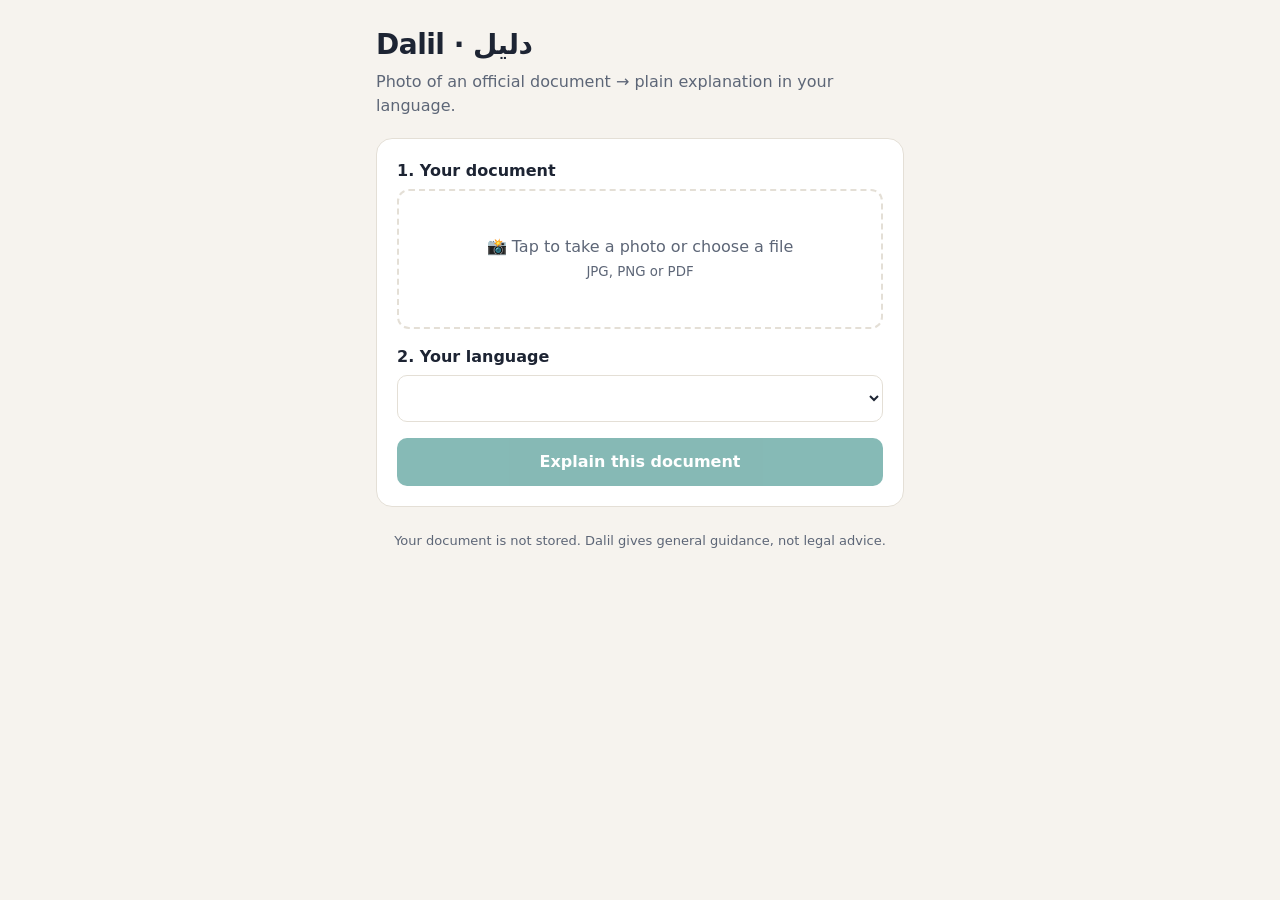
==== web/index.html @ cc6d6310 "Add starter code: photo -> grounded explanation pipeline - Flask app with web upload page and Twilio" ====
<!doctype html>
<html lang="en">
<head>
<meta charset="utf-8">
<meta name="viewport" content="width=device-width, initial-scale=1">
<title>Dalil</title>
<style>
  :root {
    --bg: #f6f3ee; --card: #ffffff; --ink: #1d2433; --muted: #5d6677; --line: #e4dfd6;
    --accent: #0f766e; --accent-ink: #ffffff; --warn-bg: #fff4e0; --warn: #8a5300;
    --low-bg: #fdecec; --low: #9b1c1c;
  }
  * { box-sizing: border-box; }
  body { margin: 0; background: var(--bg); color: var(--ink);
         font: 16px/1.5 system-ui, -apple-system, "Segoe UI", "Noto Sans", sans-serif; }
  main { max-width: 560px; margin: 0 auto; padding: 24px 16px 48px; }
  header h1 { margin: 0; font-size: 28px; letter-spacing: -0.5px; }
  header p { margin: 4px 0 20px; color: var(--muted); }
  .card { background: var(--card); border: 1px solid var(--line); border-radius: 16px; padding: 20px; }
  label { display: block; font-weight: 600; margin: 0 0 6px; }
  .drop { display: flex; flex-direction: column; align-items: center; justify-content: center; gap: 6px;
          border: 2px dashed var(--line); border-radius: 12px; padding: 24px; text-align: center;
          cursor: pointer; color: var(--muted); min-height: 140px; }
  .drop:hover { border-color: var(--accent); }
  .drop img { max-width: 100%; max-height: 220px; border-radius: 8px; }
  input[type=file] { display: none; }
  select, button { width: 100%; font: inherit; padding: 12px; border-radius: 10px; border: 1px solid var(--line); background: #fff; color: var(--ink); }
  .row { margin-top: 16px; }
  button { background: var(--accent); color: var(--accent-ink); border: 0; font-weight: 600; cursor: pointer; }
  button:disabled { opacity: .5; cursor: default; }
  #result { margin-top: 20px; }
  .section { padding: 12px 0; border-bottom: 1px solid var(--line); }
  .section:last-of-type { border-bottom: 0; }
  .section h3 { margin: 0 0 4px; font-size: 13px; text-transform: uppercase; letter-spacing: .5px; color: var(--muted); }
  .section p, .section ol { margin: 0; }
  .section ol { padding-inline-start: 20px; }
  .badges { display: flex; flex-wrap: wrap; gap: 8px; margin-top: 12px; }
  .badge { font-size: 13px; padding: 4px 10px; border-radius: 999px; background: #e6f3f1; color: var(--accent); }
  .badge.warn { background: var(--warn-bg); color: var(--warn); }
  .low { background: var(--low-bg); color: var(--low); border-radius: 10px; padding: 12px; }
  .link { display: block; margin-top: 14px; padding: 12px; text-align: center; border-radius: 10px;
          border: 1px solid var(--accent); color: var(--accent); font-weight: 600; text-decoration: none; }
  .disclaimer { font-size: 13px; color: var(--muted); margin-top: 12px; }
  .error { color: var(--low); }
  footer { margin-top: 24px; font-size: 13px; color: var(--muted); text-align: center; }
</style>
</head>
<body>
<main>
  <header>
    <h1>Dalil · دليل</h1>
    <p>Photo of an official document → plain explanation in your language.</p>
  </header>

  <div class="card">
    <label for="file">1. Your document</label>
    <div class="drop" id="drop" tabindex="0">
      <span id="dropText">📸 Tap to take a photo or choose a file<br><small>JPG, PNG or PDF</small></span>
    </div>
    <input type="file" id="file" accept="image/*,application/pdf" capture="environment">

    <div class="row">
      <label for="lang">2. Your language</label>
      <select id="lang"></select>
    </div>

    <div class="row">
      <button id="go" disabled>Explain this document</button>
    </div>
  </div>

  <div id="result"></div>
  <footer>Your document is not stored. Dalil gives general guidance, not legal advice.</footer>
</main>

<script>
const RTL = ["ar", "ur"];
const $ = (id) => document.getElementById(id);
let upload = null; // {blob, name}

fetch("/languages").then(r => r.json()).then(langs => {
  for (const [code, name] of Object.entries(langs)) $("lang").add(new Option(name, code));
});

$("drop").onclick = () => $("file").click();
$("file").onchange = async (e) => {
  const f = e.target.files[0];
  if (!f) return;
  if (f.type === "application/pdf") {
    upload = { blob: f, name: f.name };
    $("drop").innerHTML = `📄 ${f.name}`;
  } else {
    upload = { blob: await shrink(f), name: "photo.jpg" };
    $("drop").innerHTML = `<img src="${URL.createObjectURL(upload.blob)}" alt="Your document">`;
  }
  $("go").disabled = false;
};

// Phone photos are large; shrink to max 2000px so uploads are fast and fit the AI's limits.
function shrink(file) {
  return new Promise((resolve) => {
    const img = new Image();
    img.onload = () => {
      const scale = Math.min(1, 2000 / Math.max(img.width, img.height));
      const c = document.createElement("canvas");
      c.width = Math.round(img.width * scale); c.height = Math.round(img.height * scale);
      c.getContext("2d").drawImage(img, 0, 0, c.width, c.height);
      c.toBlob(resolve, "image/jpeg", 0.85);
    };
    img.onerror = () => resolve(file);
    img.src = URL.createObjectURL(file);
  });
}

$("go").onclick = async () => {
  $("go").disabled = true; $("go").textContent = "Reading your document…";
  $("result").innerHTML = "";
  const fd = new FormData();
  fd.append("file", upload.blob, upload.name);
  fd.append("lang", $("lang").value);
  try {
    const r = await fetch("/analyze", { method: "POST", body: fd });
    const data = await r.json();
    if (!r.ok) throw new Error(data.error || "Something went wrong");
    render(data);
  } catch (err) {
    $("result").innerHTML = `<div class="card error">${esc(err.message)}</div>`;
  } finally {
    $("go").disabled = false; $("go").textContent = "Explain this document";
  }
};

function esc(s) { return String(s ?? "").replace(/[&<>"']/g, c => ({ "&":"&amp;","<":"&lt;",">":"&gt;",'"':"&quot;","'":"&#39;" }[c])); }

function render(d) {
  const f = d.footer, dir = RTL.includes(d.language) ? "rtl" : "ltr";
  let body;
  if (d.fallback) {
    body = `<p class="low">${esc(d.fallback)}</p>`;
  } else {
    const e = d.explanation;
    body = `
      <div class="section"><h3>📄 What it is</h3><p>${esc(e.what_it_is)}</p></div>
      <div class="section"><h3>💰 Cost</h3><p>${esc(e.cost)}</p></div>
      <div class="section"><h3>⏰ Deadline</h3><p>${esc(e.deadline)}</p></div>
      <div class="section"><h3>✅ Next steps</h3><ol>${e.next_steps.map(s => `<li>${esc(s)}</li>`).join("")}</ol></div>`;
  }
  $("result").innerHTML = `
    <div class="card" dir="${dir}" lang="${esc(d.language)}">
      ${d.mock ? `<p class="badge warn">MOCK MODE: fake answer (no API key)</p>` : ""}
      ${body}
      <div class="badges">
        <span class="badge">${esc(f.confidence_label)}</span>
        <span class="badge">${esc(f.source_label)}</span>
        ${f.unverified ? `<span class="badge warn">⚠️ ${esc(f.unverified)}</span>` : ""}
      </div>
      <a class="link" href="${esc(f.link)}" target="_blank" rel="noopener">🔗 ${esc(f.link_label)}</a>
      <p class="disclaimer">${esc(f.disclaimer)}</p>
    </div>`;
}
</script>
</body>
</html>
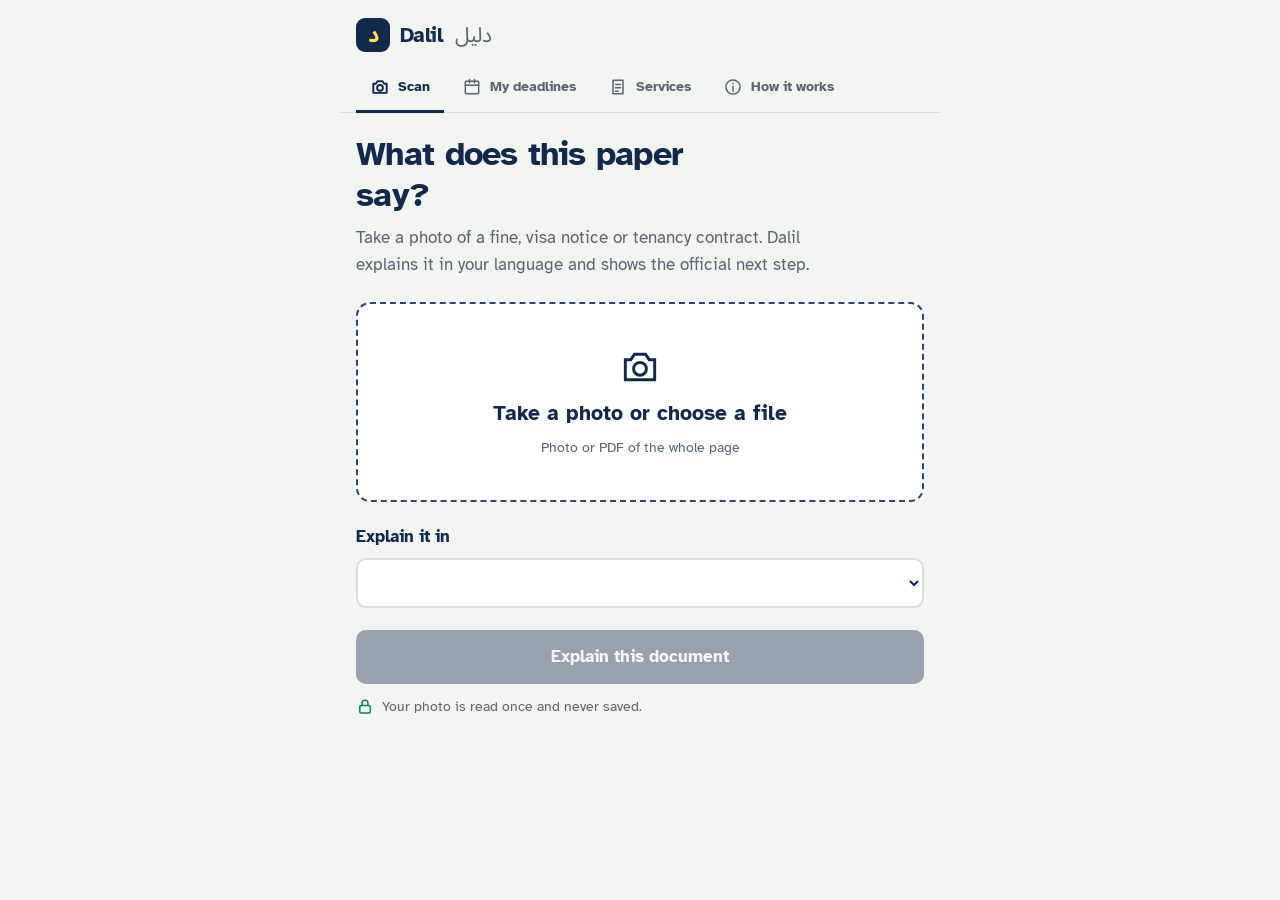
==== commit df14ff88: "New app shell with tabs and a redesigned Scan tab (#11, #12) - Tabbed app: Scan, My deadlines, Servi" ====
--- a/web/index.html
+++ b/web/index.html
@@ -1,163 +1,58 @@
 <!doctype html>
-<html lang="en">
+<html lang="en" dir="ltr">
 <head>
 <meta charset="utf-8">
 <meta name="viewport" content="width=device-width, initial-scale=1">
+<meta name="theme-color" content="#13294B">
 <title>Dalil</title>
-<style>
-  :root {
-    --bg: #f6f3ee; --card: #ffffff; --ink: #1d2433; --muted: #5d6677; --line: #e4dfd6;
-    --accent: #0f766e; --accent-ink: #ffffff; --warn-bg: #fff4e0; --warn: #8a5300;
-    --low-bg: #fdecec; --low: #9b1c1c;
-  }
-  * { box-sizing: border-box; }
-  body { margin: 0; background: var(--bg); color: var(--ink);
-         font: 16px/1.5 system-ui, -apple-system, "Segoe UI", "Noto Sans", sans-serif; }
-  main { max-width: 560px; margin: 0 auto; padding: 24px 16px 48px; }
-  header h1 { margin: 0; font-size: 28px; letter-spacing: -0.5px; }
-  header p { margin: 4px 0 20px; color: var(--muted); }
-  .card { background: var(--card); border: 1px solid var(--line); border-radius: 16px; padding: 20px; }
-  label { display: block; font-weight: 600; margin: 0 0 6px; }
-  .drop { display: flex; flex-direction: column; align-items: center; justify-content: center; gap: 6px;
-          border: 2px dashed var(--line); border-radius: 12px; padding: 24px; text-align: center;
-          cursor: pointer; color: var(--muted); min-height: 140px; }
-  .drop:hover { border-color: var(--accent); }
-  .drop img { max-width: 100%; max-height: 220px; border-radius: 8px; }
-  input[type=file] { display: none; }
-  select, button { width: 100%; font: inherit; padding: 12px; border-radius: 10px; border: 1px solid var(--line); background: #fff; color: var(--ink); }
-  .row { margin-top: 16px; }
-  button { background: var(--accent); color: var(--accent-ink); border: 0; font-weight: 600; cursor: pointer; }
-  button:disabled { opacity: .5; cursor: default; }
-  #result { margin-top: 20px; }
-  .section { padding: 12px 0; border-bottom: 1px solid var(--line); }
-  .section:last-of-type { border-bottom: 0; }
-  .section h3 { margin: 0 0 4px; font-size: 13px; text-transform: uppercase; letter-spacing: .5px; color: var(--muted); }
-  .section p, .section ol { margin: 0; }
-  .section ol { padding-inline-start: 20px; }
-  .badges { display: flex; flex-wrap: wrap; gap: 8px; margin-top: 12px; }
-  .badge { font-size: 13px; padding: 4px 10px; border-radius: 999px; background: #e6f3f1; color: var(--accent); }
-  .badge.warn { background: var(--warn-bg); color: var(--warn); }
-  .low { background: var(--low-bg); color: var(--low); border-radius: 10px; padding: 12px; }
-  .link { display: block; margin-top: 14px; padding: 12px; text-align: center; border-radius: 10px;
-          border: 1px solid var(--accent); color: var(--accent); font-weight: 600; text-decoration: none; }
-  .disclaimer { font-size: 13px; color: var(--muted); margin-top: 12px; }
-  .error { color: var(--low); }
-  footer { margin-top: 24px; font-size: 13px; color: var(--muted); text-align: center; }
-</style>
+<link rel="preconnect" href="https://fonts.googleapis.com">
+<link rel="preconnect" href="https://fonts.gstatic.com" crossorigin>
+<link href="https://fonts.googleapis.com/css2?family=Atkinson+Hyperlegible:ital,wght@0,400;0,700;1,400&family=Noto+Sans+Arabic:wght@400;700&display=swap" rel="stylesheet">
+<link rel="stylesheet" href="/web/css/app.css">
 </head>
 <body>
-<main>
-  <header>
-    <h1>Dalil · دليل</h1>
-    <p>Photo of an official document → plain explanation in your language.</p>
+  <header class="topbar">
+    <a class="brand" href="#scan" aria-label="Dalil home">
+      <span class="brand-mark" aria-hidden="true">د</span>
+      <span class="brand-name">Dalil <span lang="ar">دليل</span></span>
+    </a>
+    <!-- Interface language picker goes here (issue #16) -->
   </header>
 
-  <div class="card">
-    <label for="file">1. Your document</label>
-    <div class="drop" id="drop" tabindex="0">
-      <span id="dropText">📸 Tap to take a photo or choose a file<br><small>JPG, PNG or PDF</small></span>
-    </div>
-    <input type="file" id="file" accept="image/*,application/pdf" capture="environment">
+  <!-- Tab bar: bottom on phones, top on laptops. Each tab is a <section> below. -->
+  <nav class="tabs" aria-label="Main">
+    <a href="#scan" data-tab="scan">
+      <svg viewBox="0 0 24 24" aria-hidden="true"><path d="M4 8h3l2-3h6l2 3h3v11H4z"/><circle cx="12" cy="13" r="3.5"/></svg>
+      <span data-i18n="tab_scan">Scan</span>
+    </a>
+    <a href="#deadlines" data-tab="deadlines">
+      <svg viewBox="0 0 24 24" aria-hidden="true"><rect x="4" y="5" width="16" height="15" rx="1"/><path d="M4 10h16M9 3v4M15 3v4"/></svg>
+      <span data-i18n="tab_deadlines">My deadlines</span>
+    </a>
+    <a href="#services" data-tab="services">
+      <svg viewBox="0 0 24 24" aria-hidden="true"><path d="M6 4h12v16H6z"/><path d="M9 9h6M9 13h6M9 17h3"/></svg>
+      <span data-i18n="tab_services">Services</span>
+    </a>
+    <a href="#how" data-tab="how">
+      <svg viewBox="0 0 24 24" aria-hidden="true"><circle cx="12" cy="12" r="8.5"/><path d="M12 11v6M12 7.5v.5"/></svg>
+      <span data-i18n="tab_how">How it works</span>
+    </a>
+  </nav>
 
-    <div class="row">
-      <label for="lang">2. Your language</label>
-      <select id="lang"></select>
-    </div>
+  <main id="main">
+    <!-- Scan: web/js/scan.js (issue #12) -->
+    <section id="tab-scan" class="tab-panel" aria-labelledby="scan-title"></section>
 
-    <div class="row">
-      <button id="go" disabled>Explain this document</button>
-    </div>
-  </div>
+    <!-- My deadlines: web/js/deadlines.js (issue #13) -->
+    <section id="tab-deadlines" class="tab-panel" hidden></section>
 
-  <div id="result"></div>
-  <footer>Your document is not stored. Dalil gives general guidance, not legal advice.</footer>
-</main>
+    <!-- Services: web/js/services.js (issue #14) -->
+    <section id="tab-services" class="tab-panel" hidden></section>
 
-<script>
-const RTL = ["ar", "ur"];
-const $ = (id) => document.getElementById(id);
-let upload = null; // {blob, name}
+    <!-- How it works: web/js/how.js (issue #15) -->
+    <section id="tab-how" class="tab-panel" hidden></section>
+  </main>
 
-fetch("/languages").then(r => r.json()).then(langs => {
-  for (const [code, name] of Object.entries(langs)) $("lang").add(new Option(name, code));
-});
-
-$("drop").onclick = () => $("file").click();
-$("file").onchange = async (e) => {
-  const f = e.target.files[0];
-  if (!f) return;
-  if (f.type === "application/pdf") {
-    upload = { blob: f, name: f.name };
-    $("drop").innerHTML = `📄 ${f.name}`;
-  } else {
-    upload = { blob: await shrink(f), name: "photo.jpg" };
-    $("drop").innerHTML = `<img src="${URL.createObjectURL(upload.blob)}" alt="Your document">`;
-  }
-  $("go").disabled = false;
-};
-
-// Phone photos are large; shrink to max 2000px so uploads are fast and fit the AI's limits.
-function shrink(file) {
-  return new Promise((resolve) => {
-    const img = new Image();
-    img.onload = () => {
-      const scale = Math.min(1, 2000 / Math.max(img.width, img.height));
-      const c = document.createElement("canvas");
-      c.width = Math.round(img.width * scale); c.height = Math.round(img.height * scale);
-      c.getContext("2d").drawImage(img, 0, 0, c.width, c.height);
-      c.toBlob(resolve, "image/jpeg", 0.85);
-    };
-    img.onerror = () => resolve(file);
-    img.src = URL.createObjectURL(file);
-  });
-}
-
-$("go").onclick = async () => {
-  $("go").disabled = true; $("go").textContent = "Reading your document…";
-  $("result").innerHTML = "";
-  const fd = new FormData();
-  fd.append("file", upload.blob, upload.name);
-  fd.append("lang", $("lang").value);
-  try {
-    const r = await fetch("/analyze", { method: "POST", body: fd });
-    const data = await r.json();
-    if (!r.ok) throw new Error(data.error || "Something went wrong");
-    render(data);
-  } catch (err) {
-    $("result").innerHTML = `<div class="card error">${esc(err.message)}</div>`;
-  } finally {
-    $("go").disabled = false; $("go").textContent = "Explain this document";
-  }
-};
-
-function esc(s) { return String(s ?? "").replace(/[&<>"']/g, c => ({ "&":"&amp;","<":"&lt;",">":"&gt;",'"':"&quot;","'":"&#39;" }[c])); }
-
-function render(d) {
-  const f = d.footer, dir = RTL.includes(d.language) ? "rtl" : "ltr";
-  let body;
-  if (d.fallback) {
-    body = `<p class="low">${esc(d.fallback)}</p>`;
-  } else {
-    const e = d.explanation;
-    body = `
-      <div class="section"><h3>📄 What it is</h3><p>${esc(e.what_it_is)}</p></div>
-      <div class="section"><h3>💰 Cost</h3><p>${esc(e.cost)}</p></div>
-      <div class="section"><h3>⏰ Deadline</h3><p>${esc(e.deadline)}</p></div>
-      <div class="section"><h3>✅ Next steps</h3><ol>${e.next_steps.map(s => `<li>${esc(s)}</li>`).join("")}</ol></div>`;
-  }
-  $("result").innerHTML = `
-    <div class="card" dir="${dir}" lang="${esc(d.language)}">
-      ${d.mock ? `<p class="badge warn">MOCK MODE: fake answer (no API key)</p>` : ""}
-      ${body}
-      <div class="badges">
-        <span class="badge">${esc(f.confidence_label)}</span>
-        <span class="badge">${esc(f.source_label)}</span>
-        ${f.unverified ? `<span class="badge warn">⚠️ ${esc(f.unverified)}</span>` : ""}
-      </div>
-      <a class="link" href="${esc(f.link)}" target="_blank" rel="noopener">🔗 ${esc(f.link_label)}</a>
-      <p class="disclaimer">${esc(f.disclaimer)}</p>
-    </div>`;
-}
-</script>
+  <script type="module" src="/web/js/app.js"></script>
 </body>
 </html>
--- a/web/css/app.css
+++ b/web/css/app.css
@@ -0,0 +1,219 @@
+/* Dalil: the app reads your official paper and marks it up for you.
+   Signature: highlighter-yellow marks on key facts, and an ink stamp for the deadline.
+   Everything else stays calm. Tokens first; change colours here only. */
+
+:root {
+  --ink: #13294B;         /* navy ink: text, buttons */
+  --ink-soft: #2E4470;
+  --paper: #F2F4F1;       /* page background, cool grey-green */
+  --sheet: #FFFFFF;       /* the result "paper" */
+  --marker: #FFE14D;      /* highlighter: key facts only */
+  --stamp: #B3261E;       /* urgent deadline stamp, errors */
+  --seal: #0E7C66;        /* verified on an official page */
+  --muted: #5A6472;
+  --line: #D8DDD6;
+  --warn-bg: #FFF4D6;
+  --warn-ink: #6B4A00;
+
+  --font: "Atkinson Hyperlegible", "Noto Sans Arabic", "Nirmala UI", "Segoe UI", system-ui, sans-serif;
+  --step--1: 0.875rem;
+  --step-0: 1.0625rem;    /* 17px body: readable for everyone */
+  --step-1: 1.3rem;
+  --step-2: 1.65rem;
+  --step-3: 2.15rem;
+
+  --gutter: 16px;
+  --col: 600px;
+  --radius-sheet: 14px;
+  --radius-control: 10px;
+  --tabbar-h: 64px;
+}
+
+* { box-sizing: border-box; }
+html { -webkit-text-size-adjust: 100%; }
+body {
+  margin: 0;
+  background: var(--paper);
+  color: var(--ink);
+  font: 400 var(--step-0)/1.55 var(--font);
+  padding-bottom: calc(var(--tabbar-h) + 24px);   /* room for the phone tab bar */
+}
+[lang="ar"], [lang="ur"], [dir="rtl"] { font-family: "Noto Sans Arabic", var(--font); }
+h1, h2, h3 { line-height: 1.2; margin: 0; }
+p { margin: 0; }
+a { color: var(--ink); }
+:focus-visible { outline: 3px solid var(--ink); outline-offset: 3px; border-radius: 4px; }
+[hidden] { display: none !important; }
+
+/* ---------------------------------------------------------------- top bar */
+
+.topbar {
+  display: flex; align-items: center; justify-content: space-between;
+  max-width: var(--col); margin: 0 auto; padding: 18px var(--gutter) 6px;
+}
+.brand { display: inline-flex; align-items: center; gap: 10px; text-decoration: none; }
+.brand-mark {
+  display: grid; place-items: center; width: 34px; height: 34px; border-radius: 9px;
+  background: var(--ink); color: var(--marker);
+  font: 700 22px/1 "Noto Sans Arabic", var(--font);
+}
+.brand-name { font-weight: 700; font-size: var(--step-1); letter-spacing: -0.01em; }
+.brand-name [lang="ar"] { color: var(--muted); font-weight: 400; margin-inline-start: 4px; }
+
+/* ---------------------------------------------------------------- tabs */
+
+.tabs {
+  position: fixed; inset: auto 0 0 0; z-index: 10; height: var(--tabbar-h);
+  display: grid; grid-template-columns: repeat(4, 1fr);
+  background: var(--sheet); border-top: 1px solid var(--line);
+}
+.tabs a {
+  display: flex; flex-direction: column; align-items: center; justify-content: center; gap: 3px;
+  text-decoration: none; color: var(--muted); font-size: 0.75rem; font-weight: 700;
+}
+.tabs svg { width: 24px; height: 24px; fill: none; stroke: currentColor; stroke-width: 1.8; stroke-linejoin: round; stroke-linecap: round; }
+.tabs a[aria-current="page"] { color: var(--ink); }
+.tabs a[aria-current="page"] svg { stroke-width: 2.3; }
+
+@media (min-width: 760px) {
+  body { padding-bottom: 48px; }
+  .tabs {
+    position: static; height: auto; max-width: var(--col); margin: 6px auto 0; padding: 0 var(--gutter);
+    display: flex; gap: 4px; background: none; border: 0; border-bottom: 1px solid var(--line);
+  }
+  .tabs a { flex-direction: row; gap: 8px; padding: 12px 14px; font-size: var(--step--1); border-bottom: 3px solid transparent; margin-bottom: -1px; }
+  .tabs svg { width: 20px; height: 20px; }
+  .tabs a[aria-current="page"] { border-bottom-color: var(--ink); }
+}
+
+/* ---------------------------------------------------------------- panels */
+
+main { max-width: var(--col); margin: 0 auto; padding: 20px var(--gutter) 0; }
+.tab-panel > h1 { font-size: var(--step-3); font-weight: 700; letter-spacing: -0.02em; max-width: 18ch; }
+.lede { color: var(--muted); margin-top: 10px; max-width: 46ch; }
+
+.placeholder {
+  margin-top: 24px; padding: 28px 20px; border: 2px dashed var(--line); border-radius: var(--radius-sheet);
+  color: var(--muted); text-align: center;
+}
+
+/* ---------------------------------------------------------------- controls */
+
+.btn {
+  display: inline-flex; align-items: center; justify-content: center; gap: 10px;
+  width: 100%; min-height: 54px; padding: 12px 18px; border-radius: var(--radius-control);
+  border: 2px solid var(--ink); background: var(--ink); color: #fff;
+  font: 700 var(--step-0)/1.2 var(--font); cursor: pointer; text-decoration: none;
+}
+.btn:disabled { opacity: 0.4; cursor: not-allowed; }
+.btn-quiet { background: transparent; color: var(--ink); }
+.field-label { display: block; font-weight: 700; margin: 22px 0 8px; }
+select {
+  width: 100%; min-height: 50px; padding: 10px 12px; border-radius: var(--radius-control);
+  border: 2px solid var(--line); background: var(--sheet); color: var(--ink); font: inherit;
+}
+
+/* ---------------------------------------------------------------- scan: upload */
+
+.drop {
+  margin-top: 24px; display: grid; place-items: center; gap: 8px; min-height: 200px; padding: 20px;
+  border: 2px dashed var(--ink-soft); border-radius: var(--radius-sheet); background: var(--sheet);
+  text-align: center; cursor: pointer;
+}
+.drop:hover, .drop.dragging { background: #FBFCFA; border-style: solid; }
+#drop-inner { display: grid; place-items: center; gap: 8px; }
+.drop svg { width: 44px; height: 44px; fill: none; stroke: var(--ink); stroke-width: 1.6; }
+.drop strong { font-size: var(--step-1); }
+.drop small { color: var(--muted); }
+.drop img { max-width: 100%; max-height: 300px; border-radius: 8px; box-shadow: 0 1px 0 var(--line); }
+.drop .file-name { font-weight: 700; word-break: break-all; }
+.drop-change { color: var(--muted); font-size: var(--step--1); text-decoration: underline; }
+input[type="file"] { display: none; }
+.scan-actions { margin-top: 22px; display: grid; gap: 12px; }
+.privacy-note { color: var(--muted); font-size: var(--step--1); display: flex; gap: 8px; align-items: flex-start; }
+.privacy-note svg { flex: none; width: 18px; height: 18px; margin-top: 2px; fill: none; stroke: var(--seal); stroke-width: 2; }
+
+/* ---------------------------------------------------------------- scan: progress */
+
+.progress { list-style: none; margin: 28px 0 0; padding: 0; display: grid; gap: 14px; }
+.progress li { display: flex; align-items: center; gap: 14px; color: var(--muted); }
+.progress .dot {
+  flex: none; width: 28px; height: 28px; border-radius: 50%; border: 2px solid var(--line);
+  display: grid; place-items: center; background: var(--sheet);
+}
+.progress li.active { color: var(--ink); font-weight: 700; }
+.progress li.active .dot { border-color: var(--ink); border-top-color: transparent; animation: spin 0.9s linear infinite; }
+.progress li.done { color: var(--ink); }
+.progress li.done .dot { background: var(--ink); border-color: var(--ink); }
+.progress li.done .dot::after { content: ""; width: 9px; height: 5px; border: solid #fff; border-width: 0 0 2.5px 2.5px; transform: rotate(-45deg) translate(1px, -1px); }
+@keyframes spin { to { transform: rotate(360deg); } }
+
+/* ---------------------------------------------------------------- scan: result sheet */
+
+.sheet {
+  position: relative; margin-top: 24px; padding: 26px 22px 22px;
+  background: var(--sheet); border-radius: var(--radius-sheet);
+  box-shadow: 0 1px 0 var(--line), 0 12px 30px -18px rgba(19, 41, 75, 0.35);
+}
+/* The stamp sits on the sheet's right (the sheet itself is always left-to-right), so reserve
+   physical right-hand space, even when the text inside is right-to-left. */
+.doc-kind { color: var(--muted); font-weight: 700; font-size: var(--step--1); padding-right: 112px; }
+.sheet h2 { margin-top: 8px; font-size: clamp(1.3rem, 4.6vw, var(--step-2)); font-weight: 700; letter-spacing: -0.015em; padding-right: 100px; }
+
+/* The deadline stamp: the one bold element. */
+.stamp {
+  position: absolute; top: 16px; right: 16px; width: 100px; height: 100px;
+  display: grid; place-items: center; text-align: center; border-radius: 50%;
+  border: 3px double var(--ink); color: var(--ink); transform: rotate(-9deg);
+  font-weight: 700; line-height: 1.05; padding: 10px;
+  animation: stamp-in 0.35s cubic-bezier(.2, 1.4, .4, 1) both 0.15s;
+}
+.stamp .num { display: block; font-size: 2rem; }
+.stamp .unit { display: block; font-size: 0.72rem; margin-top: 2px; }
+.stamp.urgent { color: var(--stamp); border-color: var(--stamp); }
+@keyframes stamp-in { from { opacity: 0; transform: scale(1.6) rotate(-9deg); } }
+
+.facts { display: grid; grid-template-columns: 1fr 1fr; gap: 14px; margin-top: 20px; }
+.fact .label { display: block; color: var(--muted); font-size: var(--step--1); }
+.fact .value { font-size: var(--step-1); font-weight: 700; }
+.mark {
+  /* hand-drawn-ish highlighter stroke behind the text */
+  background: linear-gradient(100deg, transparent 0 2%, var(--marker) 3% 96%, transparent 97%) 0 62% / 100% 70% no-repeat;
+  padding: 0 4px; margin: 0 -4px; -webkit-box-decoration-break: clone; box-decoration-break: clone;
+}
+
+.explain { margin-top: 22px; display: grid; gap: 16px; }
+.explain h3 { font-size: var(--step-0); font-weight: 700; margin-bottom: 4px; }
+.steps { margin: 0; padding-inline-start: 0; list-style: none; counter-reset: s; display: grid; gap: 10px; }
+.steps li { counter-increment: s; display: grid; grid-template-columns: 30px 1fr; gap: 10px; }
+.steps li::before {
+  content: counter(s); display: grid; place-items: center; width: 28px; height: 28px; border-radius: 50%;
+  background: var(--ink); color: #fff; font-weight: 700; font-size: 0.9rem;
+}
+
+.sheet .btn { margin-top: 22px; }
+.trust { margin-top: 20px; padding-top: 16px; border-top: 1px solid var(--line); display: grid; gap: 8px; font-size: var(--step--1); }
+.seal { display: flex; gap: 8px; align-items: flex-start; font-weight: 700; color: var(--seal); }
+.seal svg { flex: none; width: 18px; height: 18px; margin-top: 1px; fill: none; stroke: currentColor; stroke-width: 2.2; }
+.seal.unverified { color: var(--warn-ink); }
+.trust .muted { color: var(--muted); }
+
+details.read { margin-top: 16px; border-top: 1px solid var(--line); padding-top: 12px; font-size: var(--step--1); }
+details.read summary { cursor: pointer; font-weight: 700; }
+details.read dl { display: grid; grid-template-columns: max-content 1fr; gap: 6px 16px; margin: 12px 0 0; }
+details.read dt { color: var(--muted); }
+details.read dd { margin: 0; font-weight: 700; word-break: break-word; }
+
+.notice { margin-top: 24px; padding: 16px 18px; border-radius: var(--radius-control); background: var(--warn-bg); color: var(--warn-ink); }
+.notice.error { background: #FCE8E6; color: var(--stamp); }
+.mock-flag { display: inline-block; margin-bottom: 10px; padding: 3px 10px; border-radius: 999px; background: var(--warn-bg); color: var(--warn-ink); font-size: 0.8rem; font-weight: 700; }
+.again { margin-top: 16px; }
+
+@media (prefers-reduced-motion: reduce) {
+  *, *::before, *::after { animation: none !important; transition: none !important; }
+}
+@media (max-width: 380px) {
+  .facts { grid-template-columns: 1fr; }
+  .stamp { width: 86px; height: 86px; }
+  .stamp .num { font-size: 1.6rem; }
+}
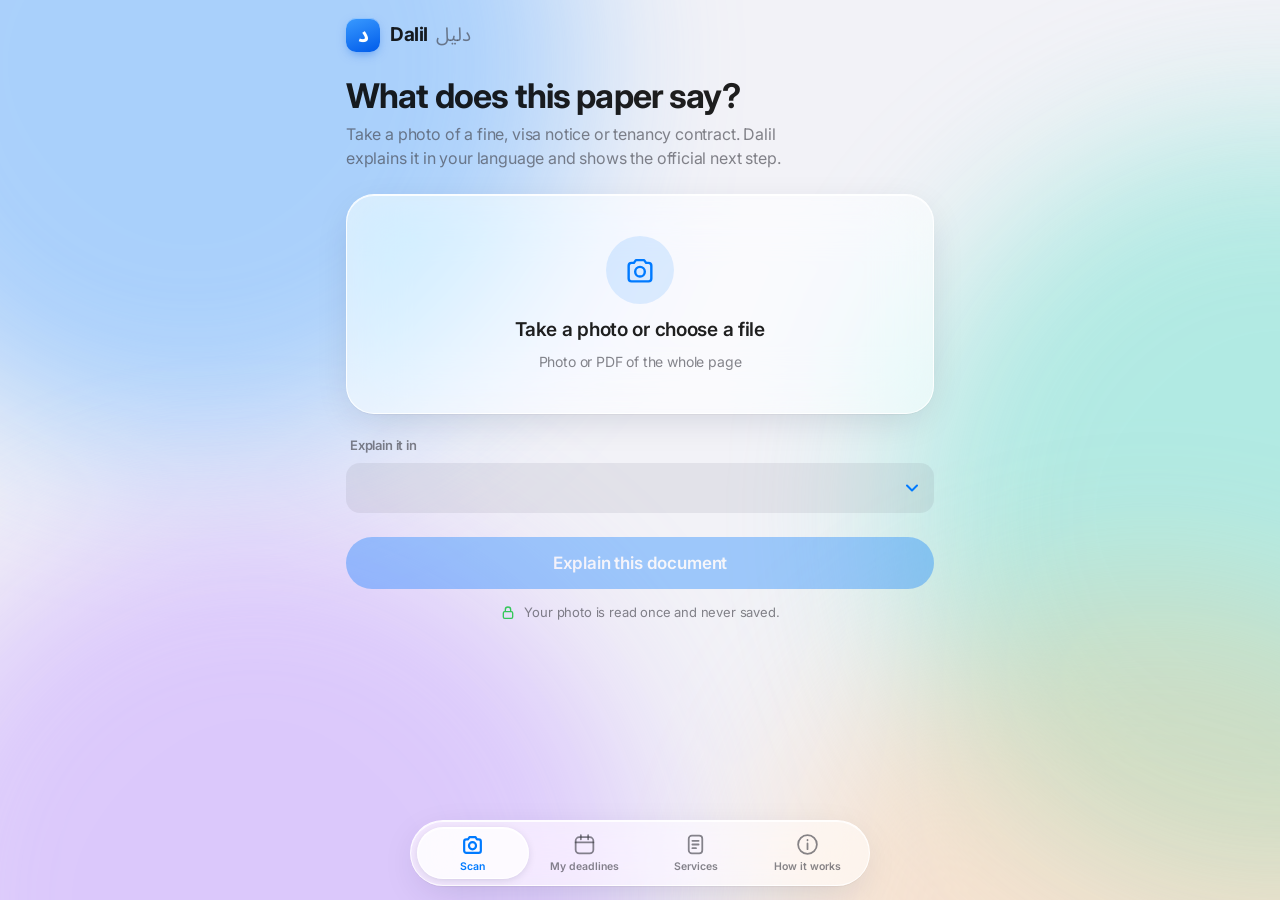
==== commit 3842c70d: "Apple-style liquid glass redesign - Frosted translucent surfaces (backdrop blur + saturation + brigh" ====
--- a/web/index.html
+++ b/web/index.html
@@ -3,14 +3,16 @@
 <head>
 <meta charset="utf-8">
 <meta name="viewport" content="width=device-width, initial-scale=1">
-<meta name="theme-color" content="#13294B">
+<meta name="theme-color" content="#F2F2F7" media="(prefers-color-scheme: light)">
+<meta name="theme-color" content="#000000" media="(prefers-color-scheme: dark)">
 <title>Dalil</title>
 <link rel="preconnect" href="https://fonts.googleapis.com">
 <link rel="preconnect" href="https://fonts.gstatic.com" crossorigin>
-<link href="https://fonts.googleapis.com/css2?family=Atkinson+Hyperlegible:ital,wght@0,400;0,700;1,400&family=Noto+Sans+Arabic:wght@400;700&display=swap" rel="stylesheet">
+<link href="https://fonts.googleapis.com/css2?family=Inter:wght@400;600;700&family=Noto+Sans+Arabic:wght@400;600;700&display=swap" rel="stylesheet">
 <link rel="stylesheet" href="/web/css/app.css">
 </head>
 <body>
+  <div class="backdrop" aria-hidden="true"><i></i><i></i><i></i><i></i></div>
   <header class="topbar">
     <a class="brand" href="#scan" aria-label="Dalil home">
       <span class="brand-mark" aria-hidden="true">د</span>
@@ -19,22 +21,23 @@
     <!-- Interface language picker goes here (issue #16) -->
   </header>
 
-  <!-- Tab bar: bottom on phones, top on laptops. Each tab is a <section> below. -->
+  <!-- Floating glass tab bar. Each tab is a <section> below. -->
   <nav class="tabs" aria-label="Main">
+    <span class="tab-indicator" aria-hidden="true"></span>
     <a href="#scan" data-tab="scan">
-      <svg viewBox="0 0 24 24" aria-hidden="true"><path d="M4 8h3l2-3h6l2 3h3v11H4z"/><circle cx="12" cy="13" r="3.5"/></svg>
+      <svg viewBox="0 0 24 24" aria-hidden="true"><path d="M4 9a2 2 0 0 1 2-2h1.7l1.4-2h5.8l1.4 2H18a2 2 0 0 1 2 2v9a2 2 0 0 1-2 2H6a2 2 0 0 1-2-2z"/><circle cx="12" cy="13.2" r="3.4"/></svg>
       <span data-i18n="tab_scan">Scan</span>
     </a>
     <a href="#deadlines" data-tab="deadlines">
-      <svg viewBox="0 0 24 24" aria-hidden="true"><rect x="4" y="5" width="16" height="15" rx="1"/><path d="M4 10h16M9 3v4M15 3v4"/></svg>
+      <svg viewBox="0 0 24 24" aria-hidden="true"><rect x="3.5" y="5" width="17" height="15.5" rx="3.5"/><path d="M3.5 10h17M8.5 3v4M15.5 3v4"/></svg>
       <span data-i18n="tab_deadlines">My deadlines</span>
     </a>
     <a href="#services" data-tab="services">
-      <svg viewBox="0 0 24 24" aria-hidden="true"><path d="M6 4h12v16H6z"/><path d="M9 9h6M9 13h6M9 17h3"/></svg>
+      <svg viewBox="0 0 24 24" aria-hidden="true"><rect x="5.5" y="3.5" width="13" height="17" rx="3"/><path d="M9 8.5h6M9 12h6M9 15.5h3.5"/></svg>
       <span data-i18n="tab_services">Services</span>
     </a>
     <a href="#how" data-tab="how">
-      <svg viewBox="0 0 24 24" aria-hidden="true"><circle cx="12" cy="12" r="8.5"/><path d="M12 11v6M12 7.5v.5"/></svg>
+      <svg viewBox="0 0 24 24" aria-hidden="true"><circle cx="12" cy="12" r="9"/><path d="M12 11v5.5M12 7.6v.4"/></svg>
       <span data-i18n="tab_how">How it works</span>
     </a>
   </nav>
--- a/web/css/app.css
+++ b/web/css/app.css
@@ -1,219 +1,341 @@
-/* Dalil: the app reads your official paper and marks it up for you.
-   Signature: highlighter-yellow marks on key facts, and an ink stamp for the deadline.
-   Everything else stays calm. Tokens first; change colours here only. */
+/* Dalil: Apple-style "liquid glass" design.
+   Frosted, translucent surfaces float over a soft colour field; one floating capsule tab bar;
+   large bold titles; iOS system colours. The one bold element is the deadline ring.
+   Change colours here only (tokens), light and dark. */
 
 :root {
-  --ink: #13294B;         /* navy ink: text, buttons */
-  --ink-soft: #2E4470;
-  --paper: #F2F4F1;       /* page background, cool grey-green */
-  --sheet: #FFFFFF;       /* the result "paper" */
-  --marker: #FFE14D;      /* highlighter: key facts only */
-  --stamp: #B3261E;       /* urgent deadline stamp, errors */
-  --seal: #0E7C66;        /* verified on an official page */
-  --muted: #5A6472;
-  --line: #D8DDD6;
-  --warn-bg: #FFF4D6;
-  --warn-ink: #6B4A00;
-
-  --font: "Atkinson Hyperlegible", "Noto Sans Arabic", "Nirmala UI", "Segoe UI", system-ui, sans-serif;
-  --step--1: 0.875rem;
-  --step-0: 1.0625rem;    /* 17px body: readable for everyone */
-  --step-1: 1.3rem;
-  --step-2: 1.65rem;
-  --step-3: 2.15rem;
-
+  --bg: #F2F2F7;                          /* iOS grouped background */
+  --label: rgba(0, 0, 0, 0.88);
+  --label-2: rgba(60, 60, 67, 0.62);      /* secondary text */
+  --label-3: rgba(60, 60, 67, 0.36);
+  --separator: rgba(60, 60, 67, 0.14);
+  --accent: #007AFF;                      /* iOS blue: actions */
+  --accent-tint: rgba(0, 122, 255, 0.12);
+  --green: #248A3D;  --green-ring: #34C759;
+  --orange: #C93400; --orange-ring: #FF9500;
+  --red: #D70015;    --red-ring: #FF3B30;
+  --red-tint: rgba(255, 59, 48, 0.12);
+  --orange-tint: rgba(255, 149, 0, 0.14);
+
+  --glass: rgba(255, 255, 255, 0.58);
+  --glass-strong: rgba(255, 255, 255, 0.78);
+  --glass-edge: rgba(255, 255, 255, 0.85);   /* bright rim = the "liquid" highlight */
+  --glass-shadow: 0 1px 1px rgba(0, 0, 0, 0.04), 0 10px 40px -12px rgba(0, 20, 60, 0.18);
+  --blur: blur(28px) saturate(185%);
+  --field: rgba(118, 118, 128, 0.12);
+
+  --blob-1: #6EB4FF; --blob-2: #7DE3D3; --blob-3: #C9A7FF; --blob-4: #FFC58A;
+
+  --font: -apple-system, BlinkMacSystemFont, "SF Pro Text", "Inter", "Segoe UI Variable Text", "Segoe UI",
+          "Noto Sans Arabic", "Nirmala UI", system-ui, sans-serif;
+  --r-card: 28px;
+  --r-control: 14px;
   --gutter: 16px;
-  --col: 600px;
-  --radius-sheet: 14px;
-  --radius-control: 10px;
-  --tabbar-h: 64px;
+  --col: 620px;
+  --tabbar-h: 66px;
+  color-scheme: light dark;
+}
+
+@media (prefers-color-scheme: dark) {
+  :root {
+    --bg: #000000;
+    --label: rgba(255, 255, 255, 0.94);
+    --label-2: rgba(235, 235, 245, 0.62);
+    --label-3: rgba(235, 235, 245, 0.32);
+    --separator: rgba(84, 84, 88, 0.55);
+    --accent: #0A84FF;
+    --accent-tint: rgba(10, 132, 255, 0.2);
+    --green: #30D158;  --green-ring: #30D158;
+    --orange: #FF9F0A; --orange-ring: #FF9F0A;
+    --red: #FF453A;    --red-ring: #FF453A;
+    --red-tint: rgba(255, 69, 58, 0.18);
+    --orange-tint: rgba(255, 159, 10, 0.18);
+    --glass: rgba(36, 36, 40, 0.55);
+    --glass-strong: rgba(44, 44, 48, 0.78);
+    --glass-edge: rgba(255, 255, 255, 0.14);
+    --glass-shadow: 0 10px 40px -12px rgba(0, 0, 0, 0.6);
+    --field: rgba(118, 118, 128, 0.24);
+    --blob-1: #0A3D91; --blob-2: #0B5C55; --blob-3: #4A2A86; --blob-4: #6B3A12;
+  }
 }
 
 * { box-sizing: border-box; }
 html { -webkit-text-size-adjust: 100%; }
 body {
-  margin: 0;
-  background: var(--paper);
-  color: var(--ink);
-  font: 400 var(--step-0)/1.55 var(--font);
-  padding-bottom: calc(var(--tabbar-h) + 24px);   /* room for the phone tab bar */
-}
-[lang="ar"], [lang="ur"], [dir="rtl"] { font-family: "Noto Sans Arabic", var(--font); }
-h1, h2, h3 { line-height: 1.2; margin: 0; }
+  margin: 0; min-height: 100vh;
+  background: var(--bg); color: var(--label);
+  font: 400 17px/1.47 var(--font); letter-spacing: -0.01em;
+  -webkit-font-smoothing: antialiased;
+  padding-bottom: calc(var(--tabbar-h) + 40px + env(safe-area-inset-bottom));
+}
+[lang="ar"], [lang="ur"], [dir="rtl"] { font-family: "Noto Sans Arabic", var(--font); letter-spacing: 0; }
+h1, h2, h3 { margin: 0; line-height: 1.15; }
 p { margin: 0; }
-a { color: var(--ink); }
-:focus-visible { outline: 3px solid var(--ink); outline-offset: 3px; border-radius: 4px; }
+a { color: var(--accent); }
+:focus-visible { outline: 3px solid var(--accent); outline-offset: 3px; border-radius: 10px; }
 [hidden] { display: none !important; }
+
+/* ---------------------------------------------------------------- the colour field behind the glass */
+
+.backdrop { position: fixed; inset: 0; z-index: -1; overflow: hidden; pointer-events: none; }
+.backdrop i {
+  position: absolute; width: 60vmax; height: 60vmax; border-radius: 50%;
+  filter: blur(80px); opacity: 0.55; animation: drift 28s ease-in-out infinite alternate;
+}
+.backdrop i:nth-child(1) { background: var(--blob-1); top: -25vmax; left: -15vmax; }
+.backdrop i:nth-child(2) { background: var(--blob-2); top: 10vmax; right: -30vmax; animation-delay: -7s; }
+.backdrop i:nth-child(3) { background: var(--blob-3); bottom: -30vmax; left: -10vmax; animation-delay: -14s; }
+.backdrop i:nth-child(4) { background: var(--blob-4); bottom: -35vmax; right: -20vmax; opacity: 0.35; animation-delay: -21s; }
+@keyframes drift { to { transform: translate(6vmax, 4vmax) scale(1.08); } }
+
+/* ---------------------------------------------------------------- glass material */
+
+.glass, .sheet, .drop, .progress, .save-box, .deadline, details.service, .placeholder, .notice, .tabs {
+  background: var(--glass);
+  -webkit-backdrop-filter: var(--blur); backdrop-filter: var(--blur);
+  border: 1px solid var(--glass-edge);
+  box-shadow: var(--glass-shadow), inset 0 1px 0 var(--glass-edge);
+}
+@supports not ((backdrop-filter: blur(1px)) or (-webkit-backdrop-filter: blur(1px))) {
+  .glass, .sheet, .drop, .progress, .save-box, .deadline, details.service, .placeholder, .notice, .tabs { background: var(--glass-strong); }
+}
 
 /* ---------------------------------------------------------------- top bar */
 
 .topbar {
   display: flex; align-items: center; justify-content: space-between;
-  max-width: var(--col); margin: 0 auto; padding: 18px var(--gutter) 6px;
-}
-.brand { display: inline-flex; align-items: center; gap: 10px; text-decoration: none; }
+  max-width: var(--col); margin: 0 auto; padding: 18px var(--gutter) 0;
+}
+.brand { display: inline-flex; align-items: center; gap: 10px; text-decoration: none; color: var(--label); }
 .brand-mark {
-  display: grid; place-items: center; width: 34px; height: 34px; border-radius: 9px;
-  background: var(--ink); color: var(--marker);
-  font: 700 22px/1 "Noto Sans Arabic", var(--font);
-}
-.brand-name { font-weight: 700; font-size: var(--step-1); letter-spacing: -0.01em; }
-.brand-name [lang="ar"] { color: var(--muted); font-weight: 400; margin-inline-start: 4px; }
-
-/* ---------------------------------------------------------------- tabs */
+  display: grid; place-items: center; width: 34px; height: 34px; border-radius: 10px;
+  background: linear-gradient(160deg, #3A9BFF, #005BEA); color: #fff;
+  font: 700 21px/1 "Noto Sans Arabic", var(--font);
+  box-shadow: inset 0 1px 0 rgba(255, 255, 255, 0.45), 0 4px 12px -4px rgba(0, 91, 234, 0.6);
+}
+.brand-name { font-weight: 700; font-size: 19px; letter-spacing: -0.02em; }
+.brand-name [lang="ar"] { color: var(--label-2); font-weight: 400; margin-inline-start: 4px; }
+
+/* ---------------------------------------------------------------- floating capsule tab bar */
 
 .tabs {
-  position: fixed; inset: auto 0 0 0; z-index: 10; height: var(--tabbar-h);
-  display: grid; grid-template-columns: repeat(4, 1fr);
-  background: var(--sheet); border-top: 1px solid var(--line);
+  position: fixed; z-index: 20; left: 50%; transform: translateX(-50%);
+  bottom: calc(14px + env(safe-area-inset-bottom));
+  width: min(460px, calc(100% - 24px)); height: var(--tabbar-h);
+  display: grid; grid-template-columns: repeat(4, 1fr); align-items: stretch;
+  padding: 6px; border-radius: 999px;
+}
+.tab-indicator {
+  position: absolute; top: 6px; bottom: 6px; left: 0; width: 0; border-radius: 999px;
+  background: var(--glass-strong); border: 1px solid var(--glass-edge);
+  box-shadow: 0 2px 10px -2px rgba(0, 20, 60, 0.18), inset 0 1px 0 var(--glass-edge);
+  transition: transform 0.45s cubic-bezier(.3, 1.4, .5, 1), width 0.45s cubic-bezier(.3, 1.4, .5, 1);
 }
 .tabs a {
-  display: flex; flex-direction: column; align-items: center; justify-content: center; gap: 3px;
-  text-decoration: none; color: var(--muted); font-size: 0.75rem; font-weight: 700;
-}
-.tabs svg { width: 24px; height: 24px; fill: none; stroke: currentColor; stroke-width: 1.8; stroke-linejoin: round; stroke-linecap: round; }
-.tabs a[aria-current="page"] { color: var(--ink); }
-.tabs a[aria-current="page"] svg { stroke-width: 2.3; }
-
-@media (min-width: 760px) {
-  body { padding-bottom: 48px; }
-  .tabs {
-    position: static; height: auto; max-width: var(--col); margin: 6px auto 0; padding: 0 var(--gutter);
-    display: flex; gap: 4px; background: none; border: 0; border-bottom: 1px solid var(--line);
-  }
-  .tabs a { flex-direction: row; gap: 8px; padding: 12px 14px; font-size: var(--step--1); border-bottom: 3px solid transparent; margin-bottom: -1px; }
-  .tabs svg { width: 20px; height: 20px; }
-  .tabs a[aria-current="page"] { border-bottom-color: var(--ink); }
-}
-
-/* ---------------------------------------------------------------- panels */
-
-main { max-width: var(--col); margin: 0 auto; padding: 20px var(--gutter) 0; }
-.tab-panel > h1 { font-size: var(--step-3); font-weight: 700; letter-spacing: -0.02em; max-width: 18ch; }
-.lede { color: var(--muted); margin-top: 10px; max-width: 46ch; }
-
-.placeholder {
-  margin-top: 24px; padding: 28px 20px; border: 2px dashed var(--line); border-radius: var(--radius-sheet);
-  color: var(--muted); text-align: center;
-}
+  position: relative; z-index: 1;
+  display: flex; flex-direction: column; align-items: center; justify-content: center; gap: 2px;
+  text-decoration: none; color: var(--label-2); font-size: 10.5px; font-weight: 600; letter-spacing: 0;
+  border-radius: 999px; transition: color 0.2s;
+}
+.tabs svg { width: 25px; height: 25px; fill: none; stroke: currentColor; stroke-width: 1.7; stroke-linejoin: round; stroke-linecap: round; }
+.tabs a[aria-current="page"] { color: var(--accent); }
+.tabs a[aria-current="page"] svg { stroke-width: 2.1; }
+.tab-count {
+  position: absolute; top: 4px; left: calc(50% + 6px); min-width: 18px; height: 18px; padding: 0 5px;
+  border-radius: 999px; background: var(--red-ring); color: #fff; font-size: 11px; font-weight: 700;
+  line-height: 18px; text-align: center;
+}
+
+/* ---------------------------------------------------------------- page */
+
+main { max-width: var(--col); margin: 0 auto; padding: 14px var(--gutter) 0; }
+.tab-panel > h1 { font-size: 34px; font-weight: 700; letter-spacing: -0.025em; margin-top: 10px; }
+.lede { color: var(--label-2); margin-top: 8px; max-width: 46ch; font-size: 16px; }
+.muted { color: var(--label-2); font-size: 13px; }
+
+.placeholder { margin-top: 24px; padding: 32px 22px; border-radius: var(--r-card); color: var(--label-2); text-align: center; }
 
 /* ---------------------------------------------------------------- controls */
 
 .btn {
-  display: inline-flex; align-items: center; justify-content: center; gap: 10px;
-  width: 100%; min-height: 54px; padding: 12px 18px; border-radius: var(--radius-control);
-  border: 2px solid var(--ink); background: var(--ink); color: #fff;
-  font: 700 var(--step-0)/1.2 var(--font); cursor: pointer; text-decoration: none;
-}
-.btn:disabled { opacity: 0.4; cursor: not-allowed; }
-.btn-quiet { background: transparent; color: var(--ink); }
-.field-label { display: block; font-weight: 700; margin: 22px 0 8px; }
+  display: inline-flex; align-items: center; justify-content: center; gap: 8px;
+  width: 100%; min-height: 52px; padding: 12px 22px; border: 0; border-radius: 999px;
+  background: var(--accent); color: #fff; font: 600 17px/1.2 var(--font); letter-spacing: -0.01em;
+  cursor: pointer; text-decoration: none;
+  box-shadow: inset 0 1px 0 rgba(255, 255, 255, 0.3), 0 6px 18px -8px rgba(0, 122, 255, 0.7);
+  transition: transform 0.15s, filter 0.15s, opacity 0.15s;
+}
+.btn:active { transform: scale(0.97); filter: brightness(0.95); }
+.btn:disabled { opacity: 0.35; cursor: not-allowed; box-shadow: none; }
+.btn-quiet { background: var(--accent-tint); color: var(--accent); box-shadow: none; }
+.link-btn { grid-column: 1 / -1; justify-self: start; background: none; border: 0; padding: 6px 4px; color: var(--red); font: 400 15px var(--font); cursor: pointer; }
+.field-label { display: block; font-size: 13px; font-weight: 600; color: var(--label-2); margin: 22px 4px 8px; }
+select, input[type="date"] {
+  width: 100%; min-height: 50px; padding: 12px 16px; border: 0; border-radius: var(--r-control);
+  background: var(--field); color: var(--label); font: 400 17px var(--font); -webkit-appearance: none; appearance: none;
+}
 select {
-  width: 100%; min-height: 50px; padding: 10px 12px; border-radius: var(--radius-control);
-  border: 2px solid var(--line); background: var(--sheet); color: var(--ink); font: inherit;
-}
+  background-image: url("data:image/svg+xml,%3Csvg xmlns='http://www.w3.org/2000/svg' width='12' height='8' viewBox='0 0 12 8'%3E%3Cpath d='M1 1.5l5 5 5-5' fill='none' stroke='%23007AFF' stroke-width='2' stroke-linecap='round' stroke-linejoin='round'/%3E%3C/svg%3E");
+  background-repeat: no-repeat; background-position: right 16px center; padding-inline-end: 40px;
+}
+[dir="rtl"] select { background-position: left 16px center; }
 
 /* ---------------------------------------------------------------- scan: upload */
 
 .drop {
-  margin-top: 24px; display: grid; place-items: center; gap: 8px; min-height: 200px; padding: 20px;
-  border: 2px dashed var(--ink-soft); border-radius: var(--radius-sheet); background: var(--sheet);
-  text-align: center; cursor: pointer;
-}
-.drop:hover, .drop.dragging { background: #FBFCFA; border-style: solid; }
+  margin-top: 24px; display: grid; place-items: center; min-height: 220px; padding: 24px;
+  border-radius: var(--r-card); text-align: center; cursor: pointer; transition: transform 0.2s;
+}
+.drop:hover { transform: translateY(-1px); }
+.drop.dragging { outline: 2px dashed var(--accent); outline-offset: -8px; }
 #drop-inner { display: grid; place-items: center; gap: 8px; }
-.drop svg { width: 44px; height: 44px; fill: none; stroke: var(--ink); stroke-width: 1.6; }
-.drop strong { font-size: var(--step-1); }
-.drop small { color: var(--muted); }
-.drop img { max-width: 100%; max-height: 300px; border-radius: 8px; box-shadow: 0 1px 0 var(--line); }
-.drop .file-name { font-weight: 700; word-break: break-all; }
-.drop-change { color: var(--muted); font-size: var(--step--1); text-decoration: underline; }
+.drop .icon-circle {
+  display: grid; place-items: center; width: 68px; height: 68px; border-radius: 50%;
+  background: var(--accent-tint); margin-bottom: 4px;
+}
+.drop svg { width: 34px; height: 34px; fill: none; stroke: var(--accent); stroke-width: 1.7; stroke-linejoin: round; }
+.drop strong { font-size: 19px; font-weight: 600; letter-spacing: -0.015em; }
+.drop small { color: var(--label-2); font-size: 14px; }
+.drop img { max-width: 100%; max-height: 300px; border-radius: 18px; box-shadow: 0 8px 24px -10px rgba(0, 0, 0, 0.35); }
+.drop .file-name { font-weight: 600; word-break: break-all; }
+.drop-change { color: var(--accent); font-size: 15px; }
 input[type="file"] { display: none; }
-.scan-actions { margin-top: 22px; display: grid; gap: 12px; }
-.privacy-note { color: var(--muted); font-size: var(--step--1); display: flex; gap: 8px; align-items: flex-start; }
-.privacy-note svg { flex: none; width: 18px; height: 18px; margin-top: 2px; fill: none; stroke: var(--seal); stroke-width: 2; }
+.scan-actions { margin-top: 24px; display: grid; gap: 14px; }
+.privacy-note { color: var(--label-2); font-size: 13px; display: flex; gap: 8px; align-items: center; justify-content: center; }
+.privacy-note svg { flex: none; width: 16px; height: 16px; fill: none; stroke: var(--green-ring); stroke-width: 2; }
 
 /* ---------------------------------------------------------------- scan: progress */
 
-.progress { list-style: none; margin: 28px 0 0; padding: 0; display: grid; gap: 14px; }
-.progress li { display: flex; align-items: center; gap: 14px; color: var(--muted); }
-.progress .dot {
-  flex: none; width: 28px; height: 28px; border-radius: 50%; border: 2px solid var(--line);
-  display: grid; place-items: center; background: var(--sheet);
-}
-.progress li.active { color: var(--ink); font-weight: 700; }
-.progress li.active .dot { border-color: var(--ink); border-top-color: transparent; animation: spin 0.9s linear infinite; }
-.progress li.done { color: var(--ink); }
-.progress li.done .dot { background: var(--ink); border-color: var(--ink); }
-.progress li.done .dot::after { content: ""; width: 9px; height: 5px; border: solid #fff; border-width: 0 0 2.5px 2.5px; transform: rotate(-45deg) translate(1px, -1px); }
+.progress { list-style: none; margin: 26px 0 0; padding: 8px 18px; border-radius: var(--r-card); }
+.progress li { display: flex; align-items: center; gap: 14px; padding: 13px 0; color: var(--label-3); }
+.progress li + li { border-top: 0.5px solid var(--separator); }
+.progress .dot { flex: none; width: 24px; height: 24px; border-radius: 50%; border: 2px solid var(--label-3); display: grid; place-items: center; }
+.progress li.active { color: var(--label); font-weight: 600; }
+.progress li.active .dot { border-color: var(--accent); border-right-color: transparent; animation: spin 0.8s linear infinite; }
+.progress li.done { color: var(--label); }
+.progress li.done .dot { background: var(--green-ring); border-color: var(--green-ring); }
+.progress li.done .dot::after { content: ""; width: 9px; height: 5px; border: solid #fff; border-width: 0 0 2.2px 2.2px; transform: rotate(-45deg) translate(1px, -1px); }
 @keyframes spin { to { transform: rotate(360deg); } }
 
-/* ---------------------------------------------------------------- scan: result sheet */
-
-.sheet {
-  position: relative; margin-top: 24px; padding: 26px 22px 22px;
-  background: var(--sheet); border-radius: var(--radius-sheet);
-  box-shadow: 0 1px 0 var(--line), 0 12px 30px -18px rgba(19, 41, 75, 0.35);
-}
-/* The stamp sits on the sheet's right (the sheet itself is always left-to-right), so reserve
-   physical right-hand space, even when the text inside is right-to-left. */
-.doc-kind { color: var(--muted); font-weight: 700; font-size: var(--step--1); padding-right: 112px; }
-.sheet h2 { margin-top: 8px; font-size: clamp(1.3rem, 4.6vw, var(--step-2)); font-weight: 700; letter-spacing: -0.015em; padding-right: 100px; }
-
-/* The deadline stamp: the one bold element. */
-.stamp {
-  position: absolute; top: 16px; right: 16px; width: 100px; height: 100px;
-  display: grid; place-items: center; text-align: center; border-radius: 50%;
-  border: 3px double var(--ink); color: var(--ink); transform: rotate(-9deg);
-  font-weight: 700; line-height: 1.05; padding: 10px;
-  animation: stamp-in 0.35s cubic-bezier(.2, 1.4, .4, 1) both 0.15s;
-}
-.stamp .num { display: block; font-size: 2rem; }
-.stamp .unit { display: block; font-size: 0.72rem; margin-top: 2px; }
-.stamp.urgent { color: var(--stamp); border-color: var(--stamp); }
-@keyframes stamp-in { from { opacity: 0; transform: scale(1.6) rotate(-9deg); } }
-
-.facts { display: grid; grid-template-columns: 1fr 1fr; gap: 14px; margin-top: 20px; }
-.fact .label { display: block; color: var(--muted); font-size: var(--step--1); }
-.fact .value { font-size: var(--step-1); font-weight: 700; }
-.mark {
-  /* hand-drawn-ish highlighter stroke behind the text */
-  background: linear-gradient(100deg, transparent 0 2%, var(--marker) 3% 96%, transparent 97%) 0 62% / 100% 70% no-repeat;
-  padding: 0 4px; margin: 0 -4px; -webkit-box-decoration-break: clone; box-decoration-break: clone;
-}
-
-.explain { margin-top: 22px; display: grid; gap: 16px; }
-.explain h3 { font-size: var(--step-0); font-weight: 700; margin-bottom: 4px; }
-.steps { margin: 0; padding-inline-start: 0; list-style: none; counter-reset: s; display: grid; gap: 10px; }
-.steps li { counter-increment: s; display: grid; grid-template-columns: 30px 1fr; gap: 10px; }
+/* ---------------------------------------------------------------- scan: result */
+
+.sheet { position: relative; margin-top: 24px; padding: 24px 20px 20px; border-radius: var(--r-card); }
+.doc-kind { color: var(--label-2); font-weight: 600; font-size: 13px; padding-inline-end: 104px; }
+.sheet h2 { margin-top: 6px; font-size: clamp(21px, 5vw, 24px); font-weight: 700; letter-spacing: -0.02em; line-height: 1.22; padding-inline-end: 104px; }
+
+/* The deadline ring: the one bold element. Empties as the deadline gets close. */
+.ring { position: absolute; top: 18px; inset-inline-end: 16px; width: 92px; height: 92px; }
+.ring svg { width: 100%; height: 100%; transform: rotate(-90deg); }
+.ring .track { fill: none; stroke: var(--separator); stroke-width: 9; }
+.ring .bar { fill: none; stroke: var(--green-ring); stroke-width: 9; stroke-linecap: round; transition: stroke-dashoffset 1s cubic-bezier(.2, .8, .2, 1) 0.2s; }
+.ring.soon .bar { stroke: var(--orange-ring); }
+.ring.urgent .bar { stroke: var(--red-ring); }
+.ring .center { position: absolute; inset: 0; display: grid; place-items: center; text-align: center; line-height: 1; }
+.ring .num { display: block; font-size: 26px; font-weight: 700; letter-spacing: -0.03em; font-variant-numeric: tabular-nums; }
+.ring .unit { display: block; font-size: 10px; font-weight: 600; color: var(--label-2); margin-top: 3px; max-width: 64px; }
+.ring.urgent .num { color: var(--red); }
+
+.facts { display: grid; grid-template-columns: 1fr 1fr; gap: 10px; margin-top: 20px; }
+.fact { padding: 14px 14px 12px; border-radius: 18px; background: var(--field); }
+.fact .label { display: block; color: var(--label-2); font-size: 12px; font-weight: 600; }
+.fact .value { display: block; margin-top: 4px; font-size: 21px; font-weight: 700; letter-spacing: -0.02em; font-variant-numeric: tabular-nums; }
+.mark { color: inherit; }
+
+.explain { margin-top: 22px; display: grid; gap: 18px; }
+.explain h3, .service-body h3 { font-size: 13px; font-weight: 600; color: var(--label-2); margin-bottom: 4px; }
+.steps { margin: 2px 0 0; padding: 0; list-style: none; counter-reset: s; display: grid; gap: 12px; }
+.steps li { counter-increment: s; display: grid; grid-template-columns: 28px 1fr; gap: 12px; align-items: start; }
 .steps li::before {
-  content: counter(s); display: grid; place-items: center; width: 28px; height: 28px; border-radius: 50%;
-  background: var(--ink); color: #fff; font-weight: 700; font-size: 0.9rem;
+  content: counter(s); display: grid; place-items: center; width: 26px; height: 26px; border-radius: 50%;
+  background: var(--accent); color: #fff; font-weight: 700; font-size: 14px; margin-top: 1px;
 }
 
 .sheet .btn { margin-top: 22px; }
-.trust { margin-top: 20px; padding-top: 16px; border-top: 1px solid var(--line); display: grid; gap: 8px; font-size: var(--step--1); }
-.seal { display: flex; gap: 8px; align-items: flex-start; font-weight: 700; color: var(--seal); }
-.seal svg { flex: none; width: 18px; height: 18px; margin-top: 1px; fill: none; stroke: currentColor; stroke-width: 2.2; }
-.seal.unverified { color: var(--warn-ink); }
-.trust .muted { color: var(--muted); }
-
-details.read { margin-top: 16px; border-top: 1px solid var(--line); padding-top: 12px; font-size: var(--step--1); }
-details.read summary { cursor: pointer; font-weight: 700; }
-details.read dl { display: grid; grid-template-columns: max-content 1fr; gap: 6px 16px; margin: 12px 0 0; }
-details.read dt { color: var(--muted); }
-details.read dd { margin: 0; font-weight: 700; word-break: break-word; }
-
-.notice { margin-top: 24px; padding: 16px 18px; border-radius: var(--radius-control); background: var(--warn-bg); color: var(--warn-ink); }
-.notice.error { background: #FCE8E6; color: var(--stamp); }
-.mock-flag { display: inline-block; margin-bottom: 10px; padding: 3px 10px; border-radius: 999px; background: var(--warn-bg); color: var(--warn-ink); font-size: 0.8rem; font-weight: 700; }
+.trust { margin-top: 18px; padding-top: 16px; border-top: 0.5px solid var(--separator); display: grid; gap: 8px; font-size: 13px; }
+.seal { display: flex; gap: 7px; align-items: flex-start; font-weight: 600; color: var(--green); font-size: 14px; }
+.seal svg { flex: none; width: 18px; height: 18px; fill: none; stroke: currentColor; stroke-width: 2; }
+.seal.unverified { color: var(--orange); }
+
+details.read { margin-top: 16px; border-radius: 18px; background: var(--field); font-size: 15px; overflow: hidden; }
+details.read summary { cursor: pointer; padding: 13px 16px; font-weight: 600; list-style: none; display: flex; justify-content: space-between; }
+details.read summary::-webkit-details-marker { display: none; }
+details.read summary::after { content: "›"; color: var(--label-3); font-size: 22px; line-height: 0.8; transition: transform 0.25s; }
+details.read[open] summary::after { transform: rotate(90deg); }
+details.read dl { display: grid; grid-template-columns: max-content 1fr; margin: 0; padding: 0 16px 6px; }
+details.read dt, details.read dd { padding: 10px 0; border-top: 0.5px solid var(--separator); }
+details.read dt { color: var(--label-2); padding-inline-end: 16px; }
+details.read dd { margin: 0; font-weight: 600; text-align: end; word-break: break-word; }
+
+.notice { margin-top: 24px; padding: 16px 18px; border-radius: 20px; background: var(--orange-tint); color: var(--label); }
+.notice.error { background: var(--red-tint); }
+.notice.error strong { color: var(--red); }
+.sheet .notice { box-shadow: none; border: 0; }
+.mock-flag { display: inline-block; margin-bottom: 12px; padding: 4px 12px; border-radius: 999px; background: var(--orange-tint); color: var(--orange); font-size: 12px; font-weight: 700; }
 .again { margin-top: 16px; }
+
+/* ---------------------------------------------------------------- save deadline */
+
+.save-box { margin-top: 16px; padding: 20px; border-radius: var(--r-card); display: grid; gap: 10px; }
+.save-box h3 { font-size: 20px; font-weight: 700; letter-spacing: -0.02em; }
+.save-box .field-label { margin: 4px 4px 0; }
+#save-status { font-size: 15px; }
+#save-status a { font-weight: 600; text-decoration: none; }
+
+/* ---------------------------------------------------------------- my deadlines */
+
+.deadline-list { list-style: none; margin: 22px 0 0; padding: 0; display: grid; gap: 14px; }
+.deadline { padding: 18px; border-radius: var(--r-card); display: grid; gap: 10px; }
+.deadline-head { display: flex; justify-content: space-between; align-items: flex-start; gap: 12px; }
+.deadline-kind { color: var(--label-2); font-weight: 600; font-size: 13px; }
+.deadline-date { font-size: 22px; font-weight: 700; letter-spacing: -0.02em; margin-top: 2px; }
+.days { flex: none; padding: 5px 11px; border-radius: 999px; font-weight: 700; font-size: 13px; white-space: nowrap; background: rgba(52, 199, 89, 0.16); color: var(--green); }
+.days.urgent { background: var(--red-tint); color: var(--red); }
+.deadline-summary { font-size: 15px; color: var(--label); }
+.deadline-amount { font-size: 15px; color: var(--label-2); }
+.deadline-amount strong { color: var(--label); }
+.deadline-actions { display: grid; grid-template-columns: 1fr 1fr; gap: 10px; margin-top: 4px; }
+.deadline-actions .btn { min-height: 46px; font-size: 15px; padding: 10px 14px; }
+
+/* ---------------------------------------------------------------- services */
+
+.chips { display: flex; gap: 8px; margin: 20px calc(-1 * var(--gutter)) 0; padding: 2px var(--gutter) 6px; overflow-x: auto; scrollbar-width: none; }
+.chips::-webkit-scrollbar { display: none; }
+.chip {
+  flex: none; min-height: 38px; padding: 8px 16px; border-radius: 999px; cursor: pointer;
+  font: 600 15px var(--font); color: var(--label);
+  background: var(--glass); -webkit-backdrop-filter: var(--blur); backdrop-filter: var(--blur);
+  border: 1px solid var(--glass-edge); box-shadow: inset 0 1px 0 var(--glass-edge);
+}
+.chip[aria-pressed="true"] { background: var(--accent); border-color: transparent; color: #fff; }
+.service-list { display: grid; gap: 12px; margin-top: 16px; }
+details.service { position: relative; border-radius: var(--r-card); overflow: hidden; }
+details.service summary { list-style: none; cursor: pointer; padding: 18px 20px; display: grid; gap: 4px; }
+details.service summary::-webkit-details-marker { display: none; }
+details.service summary::after {
+  content: "›"; position: absolute; top: 16px; inset-inline-end: 20px; font-size: 26px; line-height: 1;
+  color: var(--label-3); transition: transform 0.25s;
+}
+details.service[open] summary::after { transform: rotate(90deg); }
+.service-name { font-weight: 700; font-size: 19px; letter-spacing: -0.015em; padding-inline-end: 28px; }
+.service-meta { color: var(--label-2); font-size: 14px; }
+details.service .seal { font-size: 13px; margin-top: 4px; }
+.service-body { padding: 0 20px 20px; display: grid; gap: 16px; }
+.service-body .trust { margin-top: 0; }
+
+/* ---------------------------------------------------------------- accessibility */
 
 @media (prefers-reduced-motion: reduce) {
   *, *::before, *::after { animation: none !important; transition: none !important; }
 }
+@media (prefers-reduced-transparency: reduce) {
+  .glass, .sheet, .drop, .progress, .save-box, .deadline, details.service, .placeholder, .notice, .tabs, .chip {
+    background: var(--glass-strong); -webkit-backdrop-filter: none; backdrop-filter: none;
+  }
+  .backdrop { display: none; }
+}
 @media (max-width: 380px) {
   .facts { grid-template-columns: 1fr; }
-  .stamp { width: 86px; height: 86px; }
-  .stamp .num { font-size: 1.6rem; }
-}
+  .ring { width: 80px; height: 80px; }
+  .ring .num { font-size: 22px; }
+  .doc-kind, .sheet h2 { padding-inline-end: 92px; }
+}
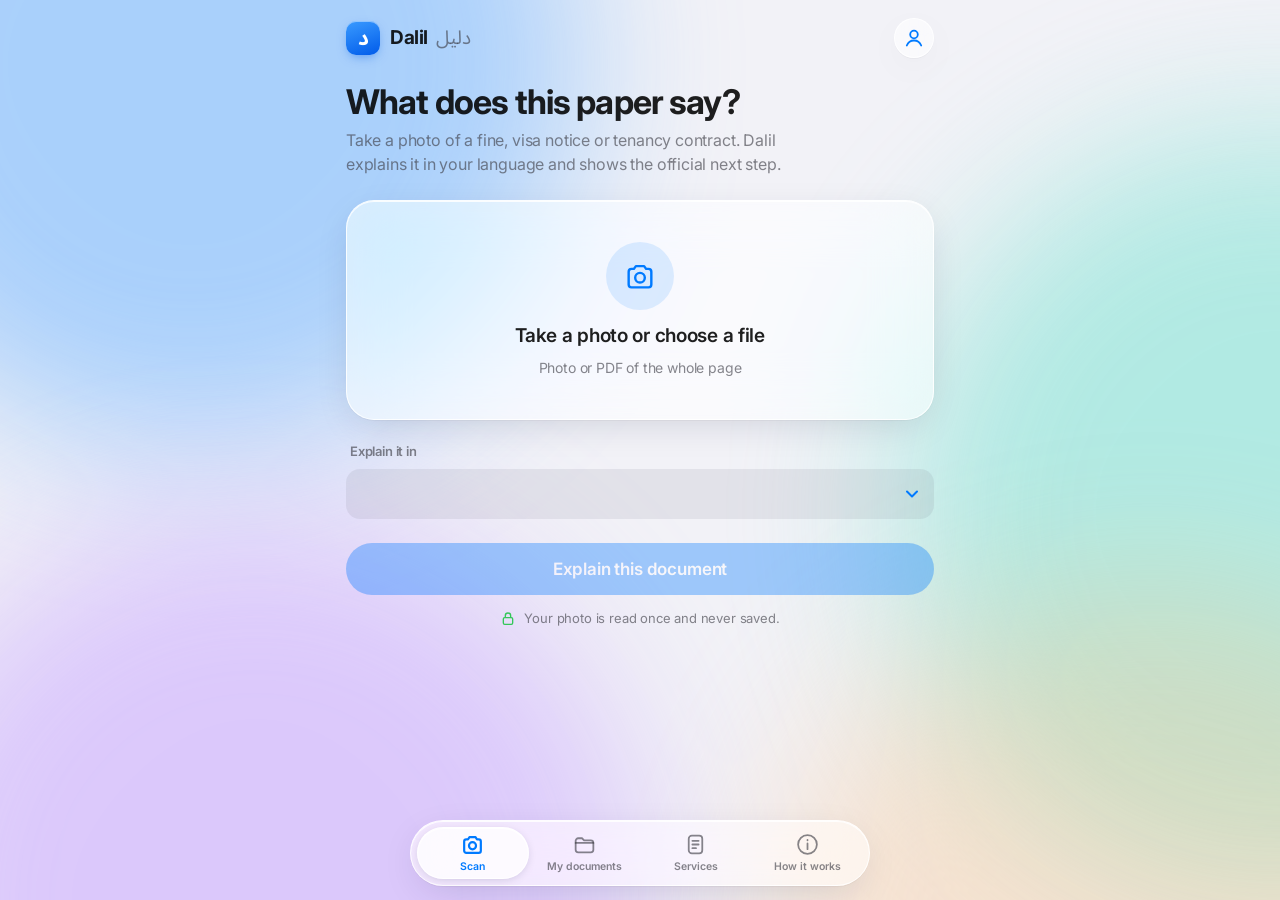
==== commit aabf5bf2: "Auto-save scans to My documents; optional accounts that sync across devices - Every explained scan i" ====
--- a/web/index.html
+++ b/web/index.html
@@ -19,7 +19,11 @@
       <span class="brand-name">Dalil <span lang="ar">دليل</span></span>
     </a>
     <!-- Interface language picker goes here (issue #16) -->
+    <button class="account-btn" id="account-btn" type="button" aria-label="Sign in"></button>
   </header>
+
+  <!-- Account sheet: web/js/account.js -->
+  <dialog class="account-sheet" id="account-dialog"></dialog>
 
   <!-- Floating glass tab bar. Each tab is a <section> below. -->
   <nav class="tabs" aria-label="Main">
@@ -29,7 +33,7 @@
       <span data-i18n="tab_scan">Scan</span>
     </a>
     <a href="#deadlines" data-tab="deadlines">
-      <svg viewBox="0 0 24 24" aria-hidden="true"><rect x="3.5" y="5" width="17" height="15.5" rx="3.5"/><path d="M3.5 10h17M8.5 3v4M15.5 3v4"/></svg>
+      <svg viewBox="0 0 24 24" aria-hidden="true"><path d="M3.5 8.5a2.5 2.5 0 0 1 2.5-2.5h3.6l2 2H18a2.5 2.5 0 0 1 2.5 2.5V17a2.5 2.5 0 0 1-2.5 2.5H6A2.5 2.5 0 0 1 3.5 17z"/><path d="M3.5 10.5h17"/></svg>
       <span data-i18n="tab_deadlines">My deadlines</span>
     </a>
     <a href="#services" data-tab="services">
@@ -46,7 +50,7 @@
     <!-- Scan: web/js/scan.js (issue #12) -->
     <section id="tab-scan" class="tab-panel" aria-labelledby="scan-title"></section>
 
-    <!-- My deadlines: web/js/deadlines.js (issue #13) -->
+    <!-- My documents: web/js/deadlines.js (issue #13, synced with accounts) -->
     <section id="tab-deadlines" class="tab-panel" hidden></section>
 
     <!-- Services: web/js/services.js (issue #14) -->
--- a/web/css/app.css
+++ b/web/css/app.css
@@ -170,7 +170,7 @@
 .btn-quiet { background: var(--accent-tint); color: var(--accent); box-shadow: none; }
 .link-btn { grid-column: 1 / -1; justify-self: start; background: none; border: 0; padding: 6px 4px; color: var(--red); font: 400 15px var(--font); cursor: pointer; }
 .field-label { display: block; font-size: 13px; font-weight: 600; color: var(--label-2); margin: 22px 4px 8px; }
-select, input[type="date"] {
+select, input[type="date"], input[type="email"], input[type="password"] {
   width: 100%; min-height: 50px; padding: 12px 16px; border: 0; border-radius: var(--r-control);
   background: var(--field); color: var(--label); font: 400 17px var(--font); -webkit-appearance: none; appearance: none;
 }
@@ -322,13 +322,80 @@
 .service-body { padding: 0 20px 20px; display: grid; gap: 16px; }
 .service-body .trust { margin-top: 0; }
 
+/* ---------------------------------------------------------------- account */
+
+.account-btn {
+  display: grid; place-items: center; width: 40px; height: 40px; padding: 0; border-radius: 50%; cursor: pointer;
+  color: var(--accent); background: var(--glass); border: 1px solid var(--glass-edge);
+  -webkit-backdrop-filter: var(--blur); backdrop-filter: var(--blur); box-shadow: var(--glass-shadow);
+}
+.account-btn svg { width: 24px; height: 24px; fill: none; stroke: currentColor; stroke-width: 1.8; stroke-linecap: round; }
+.avatar {
+  display: grid; place-items: center; width: 32px; height: 32px; border-radius: 50%;
+  background: linear-gradient(160deg, #3A9BFF, #005BEA); color: #fff; font-weight: 700; font-size: 15px;
+}
+.avatar.big { width: 52px; height: 52px; font-size: 22px; flex: none; }
+
+dialog.account-sheet {
+  width: min(440px, calc(100% - 24px)); max-height: calc(100% - 40px); overflow: auto;
+  margin: auto; padding: 22px; border-radius: var(--r-card); color: var(--label);
+  background: var(--glass-strong); border: 1px solid var(--glass-edge);
+  -webkit-backdrop-filter: var(--blur); backdrop-filter: var(--blur);
+  box-shadow: 0 30px 80px -20px rgba(0, 0, 0, 0.45), inset 0 1px 0 var(--glass-edge);
+}
+dialog.account-sheet[open] { display: grid; gap: 12px; animation: sheet-in 0.35s cubic-bezier(.2, 1.2, .4, 1); }
+dialog.account-sheet::backdrop { background: rgba(0, 0, 0, 0.28); -webkit-backdrop-filter: blur(6px); backdrop-filter: blur(6px); }
+@keyframes sheet-in { from { opacity: 0; transform: translateY(24px) scale(0.98); } }
+.sheet-head { display: flex; justify-content: space-between; align-items: center; }
+.sheet-head h2 { font-size: 24px; font-weight: 700; letter-spacing: -0.02em; }
+.close { width: 32px; height: 32px; border-radius: 50%; border: 0; background: var(--field); color: var(--label-2); font-size: 14px; cursor: pointer; }
+.account-sheet form { display: grid; }
+.account-sheet form .btn { margin-top: 14px; }
+.account-sheet .field-label { margin: 12px 4px 6px; }
+.hint { margin: 6px 4px 0; }
+.form-error { color: var(--red); font-size: 14px; min-height: 0; }
+.form-error:empty { display: none; }
+.ok-note { color: var(--green); font-weight: 600; font-size: 14px; }
+.account-card { display: flex; align-items: center; gap: 14px; padding: 14px; border-radius: 18px; background: var(--field); }
+.acc-email { font-weight: 600; word-break: break-all; }
+.privacy-note.left { justify-content: flex-start; align-items: flex-start; text-align: start; }
+.privacy-note.left svg { margin-top: 2px; }
+.link-btn.danger { color: var(--red); justify-self: center; }
+.link-btn.plain { grid-column: auto; color: var(--accent); font-weight: 600; padding: 4px; }
+
+.segmented { display: grid; grid-template-columns: 1fr 1fr; padding: 3px; border-radius: 12px; background: var(--field); }
+.segmented button { min-height: 34px; border: 0; border-radius: 9px; background: none; color: var(--label); font: 600 14px var(--font); cursor: pointer; }
+.segmented button[aria-selected="true"] { background: var(--glass-strong); box-shadow: 0 2px 8px -2px rgba(0, 0, 0, 0.2); }
+
+/* ---------------------------------------------------------------- auto-save */
+
+.saved-row { display: grid; grid-template-columns: auto 1fr auto; gap: 12px; align-items: center; }
+.saved-check { width: 30px; height: 30px; border-radius: 50%; background: var(--green-ring); display: grid; place-items: center; }
+.saved-check::after { content: ""; width: 11px; height: 6px; border: solid #fff; border-width: 0 0 2.5px 2.5px; transform: rotate(-45deg) translate(1px, -1px); }
+.saved-row .muted { margin-top: 2px; }
+.reminder { border-top: 0.5px solid var(--separator); padding-top: 4px; }
+.reminder .field-label { margin: 10px 4px 8px; font-weight: 400; }
+.reminder-row { display: grid; grid-template-columns: 1fr auto; gap: 10px; }
+.btn.small { width: auto; min-height: 44px; padding: 8px 18px; font-size: 15px; }
+.saved-links { display: flex; gap: 16px; align-items: center; flex-wrap: wrap; font-size: 15px; }
+.saved-links a { font-weight: 600; text-decoration: none; }
+#save-status:empty { display: none; }
+
+/* ---------------------------------------------------------------- my documents */
+
+.sync-banner { margin-top: 14px; display: grid; gap: 8px; justify-items: start; color: var(--label-2); font-size: 15px; }
+.sync-banner strong { color: var(--label); }
+.days.soon { background: var(--orange-tint); color: var(--orange); }
+.days.paid { background: var(--field); color: var(--label-2); }
+.deadline.is-paid { opacity: 0.62; }
+
 /* ---------------------------------------------------------------- accessibility */
 
 @media (prefers-reduced-motion: reduce) {
   *, *::before, *::after { animation: none !important; transition: none !important; }
 }
 @media (prefers-reduced-transparency: reduce) {
-  .glass, .sheet, .drop, .progress, .save-box, .deadline, details.service, .placeholder, .notice, .tabs, .chip {
+  .glass, .sheet, .drop, .progress, .save-box, .deadline, details.service, .placeholder, .notice, .tabs, .chip, .account-btn, dialog.account-sheet {
     background: var(--glass-strong); -webkit-backdrop-filter: none; backdrop-filter: none;
   }
   .backdrop { display: none; }
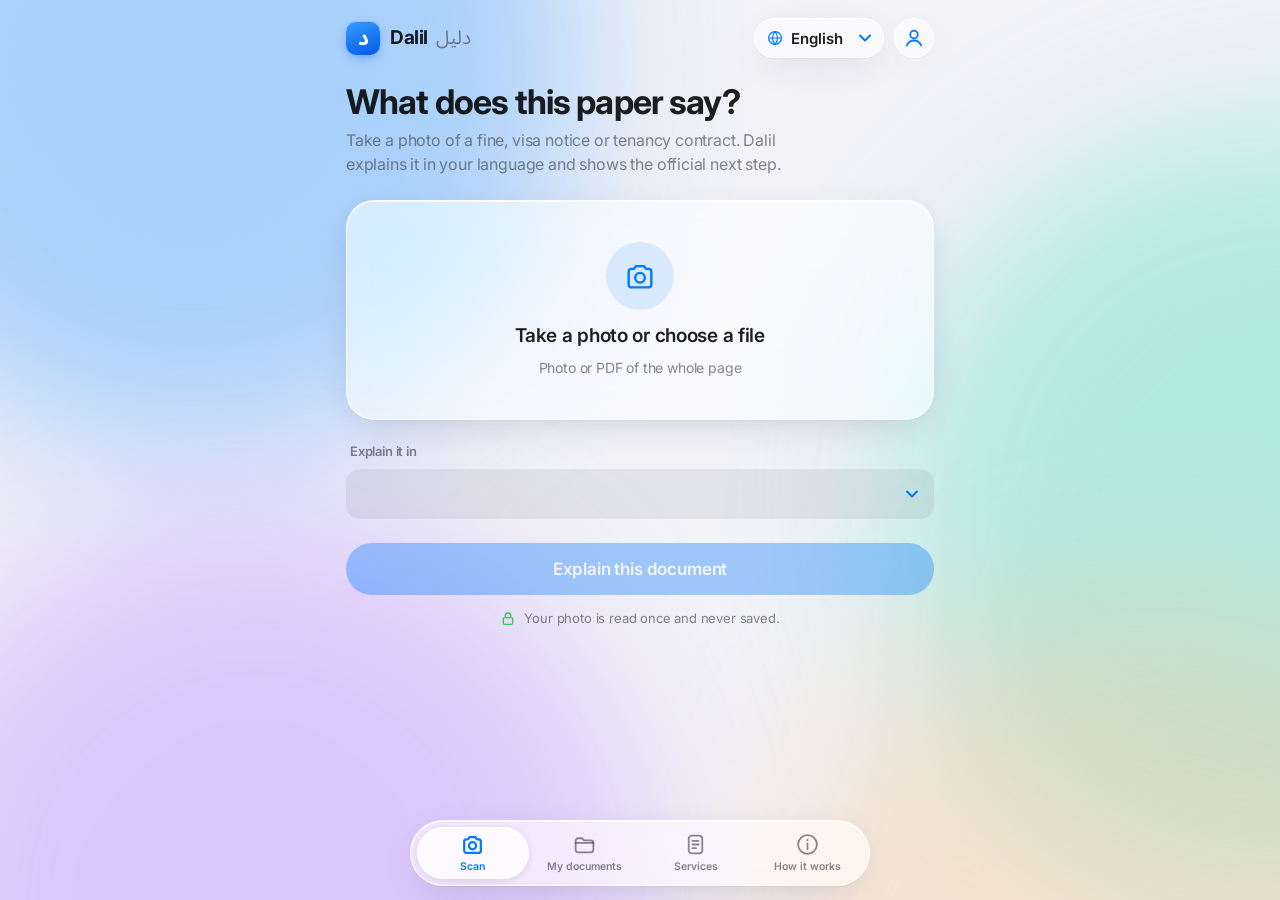
==== commit 8c6ca0cf: "Interface in 7 languages, header language picker, RTL, chat language detection (#16) - Language pick" ====
--- a/web/index.html
+++ b/web/index.html
@@ -8,25 +8,33 @@
 <title>Dalil</title>
 <link rel="preconnect" href="https://fonts.googleapis.com">
 <link rel="preconnect" href="https://fonts.gstatic.com" crossorigin>
-<link href="https://fonts.googleapis.com/css2?family=Inter:wght@400;600;700&family=Noto+Sans+Arabic:wght@400;600;700&display=swap" rel="stylesheet">
+<!-- One font per script. The browser only downloads the ones the page actually shows. -->
+<link href="https://fonts.googleapis.com/css2?family=Inter:wght@400;600;700&family=Noto+Sans+Arabic:wght@400;600;700&family=Noto+Sans+Devanagari:wght@400;600;700&family=Noto+Sans+Bengali:wght@400;600;700&family=Noto+Sans+Malayalam:wght@400;600;700&display=swap" rel="stylesheet">
 <link rel="stylesheet" href="/web/css/app.css">
 </head>
 <body>
   <div class="backdrop" aria-hidden="true"><i></i><i></i><i></i><i></i></div>
   <header class="topbar">
-    <a class="brand" href="#scan" aria-label="Dalil home">
+    <a class="brand" href="#scan" aria-label="Dalil home" data-i18n-aria="brand_home">
       <span class="brand-mark" aria-hidden="true">د</span>
-      <span class="brand-name">Dalil <span lang="ar">دليل</span></span>
+      <span class="brand-name" dir="ltr"><span lang="en">Dalil</span> <span lang="ar">دليل</span></span>
     </a>
-    <!-- Interface language picker goes here (issue #16) -->
-    <button class="account-btn" id="account-btn" type="button" aria-label="Sign in"></button>
+    <div class="topbar-actions">
+      <!-- Interface language (issue #16): options come from LANGUAGES in web/js/i18n.js -->
+      <div class="lang-picker">
+        <svg viewBox="0 0 24 24" aria-hidden="true"><circle cx="12" cy="12" r="8.5"/><path d="M3.5 12h17M12 3.5c2.3 2.4 3.4 5.2 3.4 8.5s-1.1 6.1-3.4 8.5c-2.3-2.4-3.4-5.2-3.4-8.5s1.1-6.1 3.4-8.5z"/></svg>
+        <label class="visually-hidden" for="ui-lang" data-i18n="ui_language">Language</label>
+        <select id="ui-lang"></select>
+      </div>
+      <button class="account-btn" id="account-btn" type="button" aria-label="Sign in"></button>
+    </div>
   </header>
 
   <!-- Account sheet: web/js/account.js -->
   <dialog class="account-sheet" id="account-dialog"></dialog>
 
   <!-- Floating glass tab bar. Each tab is a <section> below. -->
-  <nav class="tabs" aria-label="Main">
+  <nav class="tabs" aria-label="Main" data-i18n-aria="nav_main">
     <span class="tab-indicator" aria-hidden="true"></span>
     <a href="#scan" data-tab="scan">
       <svg viewBox="0 0 24 24" aria-hidden="true"><path d="M4 9a2 2 0 0 1 2-2h1.7l1.4-2h5.8l1.4 2H18a2 2 0 0 1 2 2v9a2 2 0 0 1-2 2H6a2 2 0 0 1-2-2z"/><circle cx="12" cy="13.2" r="3.4"/></svg>
--- a/web/css/app.css
+++ b/web/css/app.css
@@ -68,7 +68,14 @@
   -webkit-font-smoothing: antialiased;
   padding-bottom: calc(var(--tabbar-h) + 40px + env(safe-area-inset-bottom));
 }
-[lang="ar"], [lang="ur"], [dir="rtl"] { font-family: "Noto Sans Arabic", var(--font); letter-spacing: 0; }
+/* One font per script (issue #16). The interface language is set on <html lang>, and parts
+   written in another language (an answer, a chat reply) carry their own lang, so each part
+   picks the right font. Latin text inside falls back to --font automatically. */
+[lang="ar"], [lang="ur"] { font-family: "Noto Sans Arabic", var(--font); letter-spacing: 0; }
+[lang="hi"] { font-family: "Noto Sans Devanagari", var(--font); letter-spacing: 0; }
+[lang="bn"] { font-family: "Noto Sans Bengali", var(--font); letter-spacing: 0; }
+[lang="ml"] { font-family: "Noto Sans Malayalam", var(--font); letter-spacing: 0; }
+[lang="en"], [lang="tl"] { font-family: var(--font); }
 h1, h2, h3 { margin: 0; line-height: 1.15; }
 p { margin: 0; }
 a { color: var(--accent); }
@@ -90,14 +97,14 @@
 
 /* ---------------------------------------------------------------- glass material */
 
-.glass, .sheet, .drop, .progress, .save-box, .deadline, details.service, .placeholder, .notice, .tabs {
+.glass, .sheet, .drop, .progress, .save-box, .chat, .how-card, .how-stat, .deadline, details.service, .placeholder, .notice, .tabs {
   background: var(--glass);
   -webkit-backdrop-filter: var(--blur); backdrop-filter: var(--blur);
   border: 1px solid var(--glass-edge);
   box-shadow: var(--glass-shadow), inset 0 1px 0 var(--glass-edge);
 }
 @supports not ((backdrop-filter: blur(1px)) or (-webkit-backdrop-filter: blur(1px))) {
-  .glass, .sheet, .drop, .progress, .save-box, .deadline, details.service, .placeholder, .notice, .tabs { background: var(--glass-strong); }
+  .glass, .sheet, .drop, .progress, .save-box, .chat, .how-card, .how-stat, .deadline, details.service, .placeholder, .notice, .tabs { background: var(--glass-strong); }
 }
 
 /* ---------------------------------------------------------------- top bar */
@@ -115,6 +122,22 @@
 }
 .brand-name { font-weight: 700; font-size: 19px; letter-spacing: -0.02em; }
 .brand-name [lang="ar"] { color: var(--label-2); font-weight: 400; margin-inline-start: 4px; }
+.topbar-actions { display: flex; align-items: center; gap: 10px; }
+
+/* Interface language picker: a glass pill next to the account button */
+.lang-picker { position: relative; display: flex; align-items: center; }
+.lang-picker svg {
+  position: absolute; z-index: 1; inset-inline-start: 12px; width: 18px; height: 18px; pointer-events: none;
+  fill: none; stroke: var(--accent); stroke-width: 1.6;
+}
+.lang-picker select {
+  width: auto; max-width: 46vw; min-height: 40px; padding-block: 0; padding-inline: 36px 30px;
+  border-radius: 999px; border: 1px solid var(--glass-edge); background-color: var(--glass);
+  -webkit-backdrop-filter: var(--blur); backdrop-filter: var(--blur); box-shadow: var(--glass-shadow);
+  font-size: 15px; font-weight: 600; color: var(--label); cursor: pointer;
+  background-position: right 12px center; text-overflow: ellipsis;
+}
+[dir="rtl"] .lang-picker select { background-position: left 12px center; }
 
 /* ---------------------------------------------------------------- floating capsule tab bar */
 
@@ -138,6 +161,7 @@
   border-radius: 999px; transition: color 0.2s;
 }
 .tabs svg { width: 25px; height: 25px; fill: none; stroke: currentColor; stroke-width: 1.7; stroke-linejoin: round; stroke-linecap: round; }
+.tabs a > span[data-i18n] { max-width: 100%; padding: 0 4px; overflow: hidden; text-overflow: ellipsis; white-space: nowrap; }
 .tabs a[aria-current="page"] { color: var(--accent); }
 .tabs a[aria-current="page"] svg { stroke-width: 2.1; }
 .tab-count {
@@ -145,6 +169,7 @@
   border-radius: 999px; background: var(--red-ring); color: #fff; font-size: 11px; font-weight: 700;
   line-height: 18px; text-align: center;
 }
+[dir="rtl"] .tab-count { left: auto; right: calc(50% + 6px); }
 
 /* ---------------------------------------------------------------- page */
 
@@ -381,6 +406,121 @@
 .saved-links a { font-weight: 600; text-decoration: none; }
 #save-status:empty { display: none; }
 
+/* ---------------------------------------------------------------- ask Dalil (chat) */
+
+.chat { margin-top: 16px; padding: 20px; border-radius: var(--r-card); display: grid; gap: 14px; }
+.chat-head { display: grid; grid-template-columns: auto 1fr; gap: 12px; align-items: center; }
+.chat-head h3 { font-size: 20px; font-weight: 700; letter-spacing: -0.02em; }
+.chat-head .muted { margin-top: 2px; }
+.icon-circle.small { width: 40px; height: 40px; border-radius: 50%; display: grid; place-items: center; background: var(--accent-tint); color: var(--accent); }
+.icon-circle.small svg { width: 22px; height: 22px; fill: none; stroke: currentColor; stroke-width: 1.8; stroke-linecap: round; stroke-linejoin: round; }
+.chat-log { display: grid; gap: 8px; }
+.chat-log:empty { display: none; }
+.bubble { max-width: 88%; padding: 10px 14px; border-radius: 20px; font-size: 16px; line-height: 1.42; overflow-wrap: anywhere; }
+.bubble p + p { margin-top: 6px; }
+.bubble ul { margin: 4px 0; padding-inline-start: 20px; }
+.bubble li + li { margin-top: 3px; }
+.bubble.user { justify-self: end; background: var(--accent); color: #fff; border-end-end-radius: 6px; }
+.bubble.bot { justify-self: start; background: var(--field); color: var(--label); border-end-start-radius: 6px; }
+.bubble.bot.error { background: var(--red-tint); }
+.bubble.note { background: var(--orange-tint); }
+.bubble small { display: block; margin-top: 4px; color: var(--label-2); font-size: 12px; }
+.bubble.pending { display: inline-flex; align-items: center; gap: 10px; color: var(--label-2); font-size: 14px; }
+.typing { display: inline-flex; gap: 4px; }
+.typing i { width: 7px; height: 7px; border-radius: 50%; background: var(--label-3); animation: blink 1.2s infinite ease-in-out; }
+.typing i:nth-child(2) { animation-delay: 0.15s; }
+.typing i:nth-child(3) { animation-delay: 0.3s; }
+@keyframes blink { 0%, 80%, 100% { opacity: 0.3; transform: translateY(0); } 40% { opacity: 1; transform: translateY(-3px); } }
+.chat-src-label { margin-top: 10px; font-size: 12px; font-weight: 600; color: var(--label-2); }
+.chat-sources { display: flex; flex-wrap: wrap; gap: 6px; margin-top: 6px; }
+.chat-sources a {
+  display: inline-flex; align-items: center; min-height: 30px; padding: 4px 12px; border-radius: 999px;
+  background: var(--glass-strong); color: var(--accent); font-size: 13px; font-weight: 600; text-decoration: none;
+  border: 0.5px solid var(--separator);
+}
+.chat-sources a::before { content: ""; width: 7px; height: 7px; margin-inline-end: 7px; border-radius: 50%; background: var(--green-ring); }
+.chat-chips { display: flex; flex-wrap: wrap; gap: 8px; }
+.chat-chips:empty { display: none; }
+.chat-chip {
+  min-height: 38px; padding: 8px 14px; border-radius: 999px; cursor: pointer; text-align: start;
+  font: 500 15px/1.3 var(--font); color: var(--accent); background: var(--accent-tint); border: 0;
+}
+.chat-chip:active { transform: scale(0.97); }
+.chat-form { display: grid; grid-template-columns: 1fr; grid-auto-flow: column; grid-auto-columns: auto; gap: 8px; align-items: center; }
+.chat-form input {
+  width: 100%; min-height: 48px; padding: 12px 18px; border: 0; border-radius: 999px;
+  background: var(--field); color: var(--label); font: 400 16px var(--font); -webkit-appearance: none; appearance: none;
+}
+.chat-send {
+  width: 44px; height: 44px; border-radius: 50%; border: 0; display: grid; place-items: center; cursor: pointer;
+  background: var(--accent); color: #fff; transition: opacity 0.15s, transform 0.15s;
+}
+.chat-send:disabled { opacity: 0.3; cursor: default; }
+.chat-send:not(:disabled):active { transform: scale(0.92); }
+.chat-send svg { width: 22px; height: 22px; fill: none; stroke: currentColor; stroke-width: 2.4; stroke-linecap: round; stroke-linejoin: round; }
+.chat-note { font-size: 12px; }
+
+/* Ask by voice: only shown in browsers that can turn speech into text */
+.chat-mic {
+  width: 44px; height: 44px; border-radius: 50%; border: 0; display: grid; place-items: center; cursor: pointer;
+  background: var(--accent-tint); color: var(--accent); transition: transform 0.15s, background 0.15s;
+}
+.chat-mic svg { width: 22px; height: 22px; fill: none; stroke: currentColor; stroke-width: 2; stroke-linecap: round; stroke-linejoin: round; }
+.chat-mic:active { transform: scale(0.92); }
+.chat-mic.listening { background: var(--red-ring); color: #fff; animation: listen 1.2s ease-in-out infinite; }
+@keyframes listen { 50% { box-shadow: 0 0 0 8px rgba(255, 59, 48, 0.18); } }
+.bubble .reply-lang { display: block; margin: 0 0 4px; font-size: 12px; font-weight: 600; color: var(--accent); }
+.visually-hidden { position: absolute !important; width: 1px; height: 1px; overflow: hidden; clip: rect(0 0 0 0); white-space: nowrap; }
+
+/* ---------------------------------------------------------------- how it works */
+
+.how-stats { display: grid; grid-template-columns: repeat(4, 1fr); gap: 8px; margin-top: 22px; }
+.how-stat { padding: 14px 10px 12px; border-radius: 20px; text-align: center; display: grid; gap: 2px; align-content: start; }
+.how-stat .num { font-size: 28px; font-weight: 700; letter-spacing: -0.03em; font-variant-numeric: tabular-nums; }
+.how-stat .label { font-size: 12px; line-height: 1.25; color: var(--label-2); }
+.how-card { margin-top: 16px; padding: 22px 20px; border-radius: var(--r-card); display: grid; gap: 14px; }
+.how-card h2 { font-size: 22px; font-weight: 700; letter-spacing: -0.02em; display: flex; align-items: center; gap: 10px; }
+.h-icon svg, .pipe-icon svg { width: 22px; height: 22px; fill: none; stroke: currentColor; stroke-width: 1.8; stroke-linecap: round; stroke-linejoin: round; }
+.h-icon { display: inline-grid; color: var(--accent); }
+.how-intro { color: var(--label-2); font-size: 15px; }
+.pipe-text { color: var(--label-2); font-size: 15px; line-height: 1.42; margin-top: 2px; }
+.pipeline { list-style: none; margin: 0; padding: 0; display: grid; }
+.pipeline li, .pipe-extra { position: relative; display: grid; grid-template-columns: 44px 1fr; gap: 14px; padding-bottom: 18px; }
+.pipeline li:not(:last-child)::after {   /* the line joining the steps */
+  content: ""; position: absolute; inset-inline-start: 21px; top: 46px; bottom: 2px; width: 2px; border-radius: 2px; background: var(--separator);
+}
+.pipe-extra { padding: 16px 0 0; border-top: 0.5px dashed var(--separator); }
+.pipe-icon { width: 44px; height: 44px; border-radius: 14px; display: grid; place-items: center; }
+.pipe-icon.ai { background: var(--accent-tint); color: var(--accent); }
+.pipe-icon.code { background: rgba(52, 199, 89, 0.16); color: var(--green); }
+.pipe-head { display: flex; align-items: center; gap: 8px; flex-wrap: wrap; padding-top: 2px; }
+.who { font-size: 11px; font-weight: 700; letter-spacing: 0.04em; text-transform: uppercase; padding: 2px 8px; border-radius: 999px; }
+.who.ai { background: var(--accent-tint); color: var(--accent); }
+.who.code { background: rgba(52, 199, 89, 0.16); color: var(--green); }
+.how-key { font-size: 13px; padding-top: 12px; border-top: 0.5px solid var(--separator); }
+.levels, .datasets, .ticks, .nevers { list-style: none; margin: 0; padding: 0; display: grid; gap: 12px; }
+.levels li { display: grid; grid-template-columns: 14px 1fr; gap: 12px; align-items: start; }
+.lvl-dot { width: 12px; height: 12px; border-radius: 50%; margin-top: 6px; }
+.levels .high .lvl-dot { background: var(--green-ring); }
+.levels .medium .lvl-dot { background: var(--orange-ring); }
+.levels .low .lvl-dot { background: var(--red-ring); }
+.datasets li { padding: 12px 14px; border-radius: 18px; background: var(--field); display: grid; gap: 2px; }
+.datasets a { font-weight: 600; text-decoration: none; }
+.how-link { font-weight: 600; text-decoration: none; font-size: 15px; }
+.ticks li, .nevers li { position: relative; padding-inline-start: 30px; font-size: 16px; line-height: 1.42; }
+.ticks li::before, .nevers li::before {
+  content: ""; position: absolute; inset-inline-start: 0; top: 2px; width: 20px; height: 20px; border-radius: 50%;
+  background-position: center; background-repeat: no-repeat; background-size: 12px;
+}
+.ticks li::before { background-color: var(--green-ring);
+  background-image: url("data:image/svg+xml,%3Csvg xmlns='http://www.w3.org/2000/svg' viewBox='0 0 12 12'%3E%3Cpath d='M2.5 6.3l2.3 2.2 4.7-5' fill='none' stroke='white' stroke-width='1.8' stroke-linecap='round' stroke-linejoin='round'/%3E%3C/svg%3E"); }
+.nevers li::before { background-color: var(--red-ring);
+  background-image: url("data:image/svg+xml,%3Csvg xmlns='http://www.w3.org/2000/svg' viewBox='0 0 12 12'%3E%3Cpath d='M3.5 3.5l5 5M8.5 3.5l-5 5' fill='none' stroke='white' stroke-width='1.8' stroke-linecap='round'/%3E%3C/svg%3E"); }
+.how-limits { margin-top: 16px; font-size: 15px; }
+@media (max-width: 420px) {
+  .how-stats { grid-template-columns: 1fr 1fr; }
+}
+
 /* ---------------------------------------------------------------- my documents */
 
 .sync-banner { margin-top: 14px; display: grid; gap: 8px; justify-items: start; color: var(--label-2); font-size: 15px; }
@@ -395,7 +535,7 @@
   *, *::before, *::after { animation: none !important; transition: none !important; }
 }
 @media (prefers-reduced-transparency: reduce) {
-  .glass, .sheet, .drop, .progress, .save-box, .deadline, details.service, .placeholder, .notice, .tabs, .chip, .account-btn, dialog.account-sheet {
+  .glass, .sheet, .drop, .progress, .save-box, .chat, .how-card, .how-stat, .deadline, details.service, .placeholder, .notice, .tabs, .chip, .account-btn, .lang-picker select, dialog.account-sheet {
     background: var(--glass-strong); -webkit-backdrop-filter: none; backdrop-filter: none;
   }
   .backdrop { display: none; }
